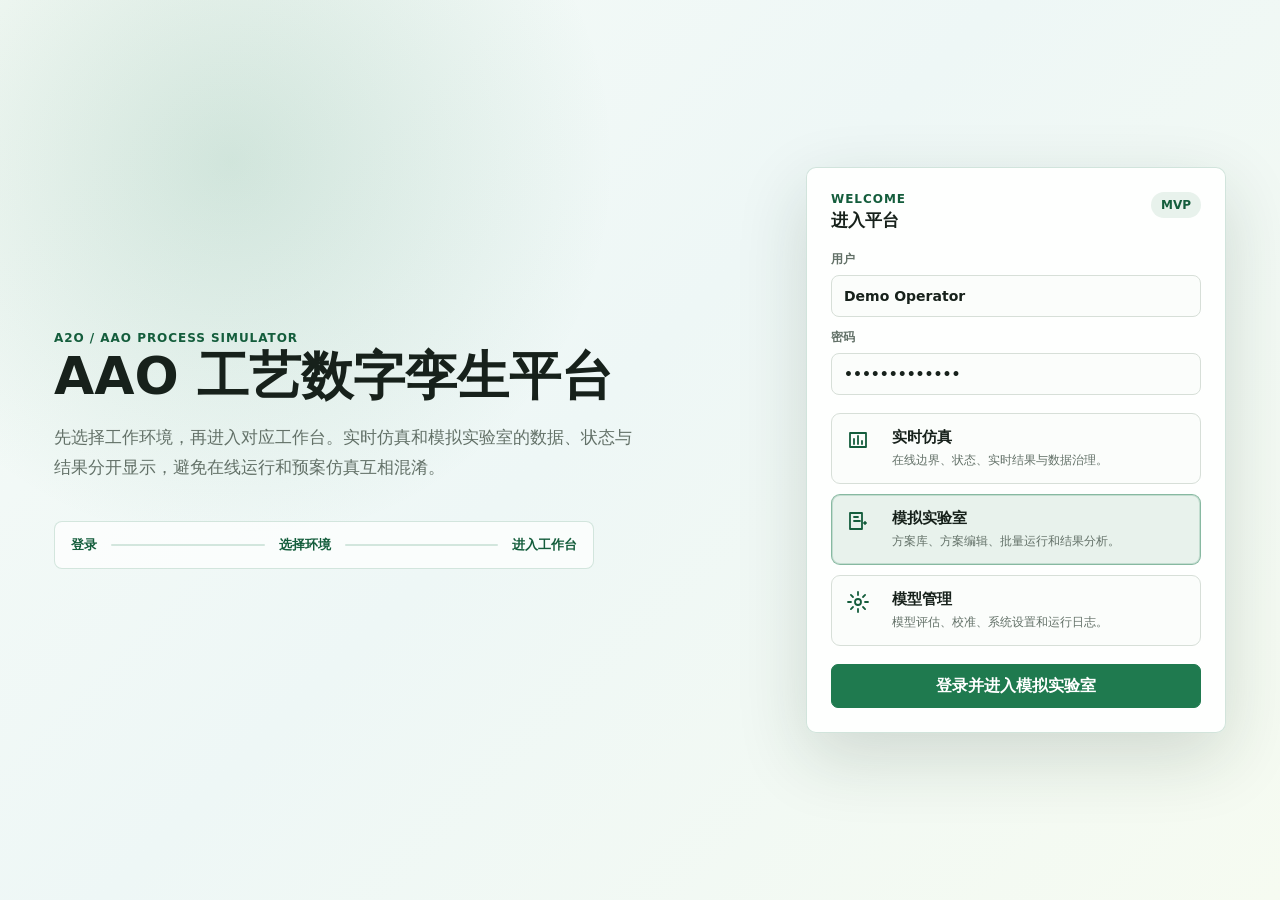
==== index.html @ cb370115 "Add AI analysis advisor and environment routing" ====
<!doctype html>
<html lang="zh-CN">
  <head>
    <meta charset="utf-8" />
    <meta name="viewport" content="width=device-width, initial-scale=1" />
    <title>AAO 在线仿真教学平台</title>
    <link rel="stylesheet" href="./styles.css" />
  </head>
  <body>
    <svg class="icon-sprite" aria-hidden="true">
      <symbol id="icon-model" viewBox="0 0 24 24"><path d="M12 3 5 7v7l7 4 7-4V7l-7-4Z"/><path d="M12 11 5.5 7.3"/><path d="M12 11v7"/><path d="m12 11 6.5-3.7"/></symbol>
      <symbol id="icon-config" viewBox="0 0 24 24"><path d="M4 4h12v16H4z"/><path d="M8 8h4"/><path d="M8 12h6"/><path d="M18 14h2"/><path d="M19 13v2"/></symbol>
      <symbol id="icon-chart" viewBox="0 0 24 24"><path d="M4 19V5h16v14z"/><path d="M8 16v-5"/><path d="M12 16V8"/><path d="M16 16v-3"/></symbol>
      <symbol id="icon-cleaning" viewBox="0 0 24 24"><ellipse cx="12" cy="6" rx="7" ry="3"/><path d="M5 6v6c0 1.7 3.1 3 7 3s7-1.3 7-3V6"/><path d="M5 12v6c0 1.7 3.1 3 7 3s7-1.3 7-3v-6"/></symbol>
      <symbol id="icon-eval" viewBox="0 0 24 24"><path d="M5 4h14v16H5z"/><path d="M8 9h8"/><path d="M8 13h5"/><path d="m15 17 2 2 3-4"/></symbol>
      <symbol id="icon-calibration" viewBox="0 0 24 24"><circle cx="12" cy="8" r="4"/><path d="M8 14 6 21l6-3 6 3-2-7"/><path d="m10 8 1.5 1.5L15 6"/></symbol>
      <symbol id="icon-log" viewBox="0 0 24 24"><path d="M6 4h12v16H6z"/><path d="M9 8h6"/><path d="M9 12h6"/><path d="M9 16h4"/></symbol>
      <symbol id="icon-refresh" viewBox="0 0 24 24"><path d="M20 12a8 8 0 1 1-2.3-5.7"/><path d="M20 4v6h-6"/></symbol>
      <symbol id="icon-settings" viewBox="0 0 24 24"><circle cx="12" cy="12" r="3"/><path d="M12 2v3"/><path d="M12 19v3"/><path d="m4.9 4.9 2.1 2.1"/><path d="m17 17 2.1 2.1"/><path d="M2 12h3"/><path d="M19 12h3"/><path d="m4.9 19.1 2.1-2.1"/><path d="m17 7 2.1-2.1"/></symbol>
      <symbol id="icon-database" viewBox="0 0 24 24"><ellipse cx="12" cy="5" rx="7" ry="3"/><path d="M5 5v6c0 1.7 3.1 3 7 3s7-1.3 7-3V5"/><path d="M5 11v6c0 1.7 3.1 3 7 3s7-1.3 7-3v-6"/></symbol>
      <symbol id="icon-check" viewBox="0 0 24 24"><circle cx="12" cy="12" r="9"/><path d="m8 12 2.5 2.5L16 9"/></symbol>
      <symbol id="icon-alert" viewBox="0 0 24 24"><path d="M12 3 2.8 20h18.4L12 3Z"/><path d="M12 9v5"/><path d="M12 17h.01"/></symbol>
      <symbol id="icon-clock" viewBox="0 0 24 24"><circle cx="12" cy="12" r="9"/><path d="M12 7v6l4 2"/></symbol>
    </svg>
    <section id="loginScreen" class="login-screen" aria-label="登录与环境选择">
      <div class="login-shell">
        <div class="login-hero">
          <p class="eyebrow">A2O / AAO PROCESS SIMULATOR</p>
          <h1>AAO 工艺数字孪生平台</h1>
          <p>先选择工作环境，再进入对应工作台。实时仿真和模拟实验室的数据、状态与结果分开显示，避免在线运行和预案仿真互相混淆。</p>
          <div class="login-flow">
            <span>登录</span>
            <strong></strong>
            <span>选择环境</span>
            <strong></strong>
            <span>进入工作台</span>
          </div>
        </div>
        <div class="login-card">
          <div class="login-card-heading">
            <div>
              <p class="eyebrow">WELCOME</p>
              <h2>进入平台</h2>
            </div>
            <span class="login-badge">MVP</span>
          </div>
          <label class="login-field">
            <span>用户</span>
            <input type="text" value="Demo Operator" aria-label="用户" />
          </label>
          <label class="login-field">
            <span>密码</span>
            <input type="password" value="demo-password" aria-label="密码" />
          </label>
          <div class="mode-select" aria-label="模式选择">
            <button class="mode-card" data-env-select="realtime" type="button">
              <svg><use href="#icon-chart"></use></svg>
              <span>实时仿真</span>
              <small>在线边界、状态、实时结果与数据治理。</small>
            </button>
            <button class="mode-card active" data-env-select="lab" type="button">
              <svg><use href="#icon-config"></use></svg>
              <span>模拟实验室</span>
              <small>方案库、方案编辑、批量运行和结果分析。</small>
            </button>
            <button class="mode-card" data-env-select="management" type="button">
              <svg><use href="#icon-settings"></use></svg>
              <span>模型管理</span>
              <small>模型评估、校准、系统设置和运行日志。</small>
            </button>
          </div>
          <button id="enterEnvironment" class="primary-button login-submit" type="button">登录并进入模拟实验室</button>
        </div>
      </div>
    </section>

    <div id="appFrame" class="app-frame" hidden>
      <aside class="app-sidebar" aria-label="主导航">
        <div class="sidebar-head">
          <div class="brand-block">
            <p class="eyebrow">A2O / AAO</p>
            <h1>AAO 工艺在线仿真</h1>
          </div>
          <button id="sidebarToggle" class="sidebar-toggle" type="button" aria-label="收起侧边栏" aria-expanded="true" title="收起侧边栏">
            <svg viewBox="0 0 24 24"><path d="M15 18l-6-6 6-6"/></svg>
          </button>
        </div>
        <nav class="primary-nav">
          <span class="nav-group-label" data-env="realtime">实时仿真</span>
          <button class="nav-item panel-tab" data-env="realtime" data-panel="results" data-result-mode-target="realtime" type="button" title="实时结果">
            <svg><use href="#icon-chart"></use></svg>
            <span class="nav-text">实时结果</span>
            <small>状态与出水</small>
          </button>
          <button class="nav-item panel-tab" data-env="realtime" data-panel="cleaning" type="button" title="在线数据清洗">
            <svg><use href="#icon-cleaning"></use></svg>
            <span class="nav-text">在线数据清洗</span>
            <small>质量与治理</small>
          </button>

          <span class="nav-group-label" data-env="lab">模拟实验室</span>
          <button class="nav-item panel-tab active" data-env="lab" data-panel="scenarioLibrary" type="button" title="方案库">
            <svg><use href="#icon-database"></use></svg>
            <span class="nav-text">方案库</span>
            <small>新建与打开</small>
          </button>
          <button class="nav-item panel-tab" data-env="lab" data-panel="process" type="button" title="工艺模型">
            <svg><use href="#icon-model"></use></svg>
            <span class="nav-text">工艺模型</span>
            <small>流程图与单体</small>
          </button>
          <button class="nav-item panel-tab" data-env="lab" data-panel="params" type="button" title="方案编辑">
            <svg><use href="#icon-config"></use></svg>
            <span class="nav-text">方案编辑</span>
            <small>边界与策略</small>
          </button>
          <button class="nav-item panel-tab" data-env="lab" data-panel="results" data-result-mode-target="batch" type="button" title="结果查看">
            <svg><use href="#icon-chart"></use></svg>
            <span class="nav-text">结果查看</span>
            <small>曲线与导出</small>
          </button>
          <span class="nav-group-label" data-env="management">模型管理</span>
          <button class="nav-item panel-tab" data-env="management" data-panel="evaluation" type="button" title="模型评估">
            <svg><use href="#icon-eval"></use></svg>
            <span class="nav-text">模型评估</span>
            <small>可信度与对比</small>
          </button>
          <button class="nav-item panel-tab" data-env="management" data-panel="calibration" type="button" title="校准中心">
            <svg><use href="#icon-calibration"></use></svg>
            <span class="nav-text">校准中心</span>
            <small>率定与报告</small>
          </button>
          <button class="nav-item panel-tab" data-env="management" data-panel="settings" type="button" title="系统设置">
            <svg><use href="#icon-settings"></use></svg>
            <span class="nav-text">系统设置</span>
            <small>解算器与模型</small>
          </button>
          <button class="nav-item panel-tab" data-env="management" data-panel="logs" type="button" title="系统日志">
            <svg><use href="#icon-log"></use></svg>
            <span class="nav-text">系统日志</span>
            <small>任务与失败</small>
          </button>
        </nav>
        <div class="sidebar-footer">
          <span id="paramStorageStatus">使用当前参数</span>
        </div>
      </aside>

      <main class="workspace">
        <header class="topbar">
          <div>
            <p id="workspaceEyebrow" class="eyebrow">工艺模型</p>
            <h2 id="workspaceTitle">AAO 工艺流程</h2>
          </div>
          <div class="topbar-actions">
            <div class="environment-switcher">
              <span id="environmentBadge">模拟实验室</span>
              <select id="environmentSelect" aria-label="切换工作环境">
                <option value="realtime">实时仿真</option>
                <option value="lab">模拟实验室</option>
                <option value="management">模型管理</option>
              </select>
              <button id="logoutButton" class="secondary-button" type="button">退出登录</button>
            </div>
            <div class="simulation-status" aria-live="polite">
              <span id="statusBadge" class="status-badge">待运行</span>
              <div class="progress-row" aria-label="计算进度">
                <div class="progress-track">
                  <div id="progressBar" class="progress-bar"></div>
                </div>
                <span id="progressPercent" class="progress-percent">0%</span>
              </div>
            </div>
            <button id="runSimulation" class="primary-button">运行仿真</button>
            <button id="cancelSimulation" class="secondary-button danger-lite" type="button" hidden>终止计算</button>
          </div>
        </header>

        <section class="workspace-page stack-page scenario-library-page active" data-page="scenarioLibrary" aria-label="方案库">
          <div class="library-hero">
            <div>
              <p class="eyebrow">SIMULATION LAB</p>
              <h2>方案库</h2>
              <p>方案存放在本地 SQLite 项目库中。每个方案保存一套参数和可选 CSV 历史边界，打开后可进入方案编辑或直接运行。</p>
            </div>
            <div class="library-actions">
              <select id="libraryProjectSelect" aria-label="当前方案"></select>
              <button id="libraryNewProject" class="secondary-button" type="button">新建方案</button>
              <button id="openScenarioEditor" class="primary-button" type="button">打开方案编辑</button>
            </div>
          </div>
          <div class="scenario-grid">
            <article class="scenario-card active">
              <div>
                <span class="scenario-tag">当前</span>
                <h3>Default Project</h3>
                <p>默认 AAO 方案，适合快速验证进水、池体、控制边界和解算器设置。</p>
              </div>
              <dl>
                <div><dt>边界</dt><dd>手动 / CSV</dd></div>
                <div><dt>解算器</dt><dd id="librarySolverLabel">RK4 v2</dd></div>
                <div><dt>状态</dt><dd id="libraryScenarioStatus">可运行</dd></div>
              </dl>
            </article>
            <article class="scenario-card">
              <div>
                <span class="scenario-tag muted">模板</span>
                <h3>雨季高负荷</h3>
                <p>用于后续保存高流量、高 COD 冲击负荷下的方案快照。</p>
              </div>
              <dl>
                <div><dt>边界</dt><dd>从实时复制</dd></div>
                <div><dt>输出</dt><dd>方案结果</dd></div>
                <div><dt>状态</dt><dd>待创建</dd></div>
              </dl>
            </article>
            <article class="scenario-card">
              <div>
                <span class="scenario-tag muted">模板</span>
                <h3>低 DO 对照</h3>
                <p>用于比较好氧池 DO 设定变化对氨氮、硝态氮和 MLSS 的影响。</p>
              </div>
              <dl>
                <div><dt>变量</dt><dd>DO set</dd></div>
                <div><dt>输出</dt><dd>对比曲线</dd></div>
                <div><dt>状态</dt><dd>待创建</dd></div>
              </dl>
            </article>
          </div>
        </section>

        <section class="canvas-panel workspace-page" data-page="process" aria-label="AAO 工艺流程图">
        <div class="panel-heading">
          <div>
            <h2>工艺流程</h2>
            <p>拖动单元位置，点击节点编辑关键参数。</p>
          </div>
          <div class="panel-tools">
            <button id="resetLayout" class="secondary-button" type="button">重置布局</button>
          </div>
        </div>
        <div id="flowCanvas" class="flow-canvas">
          <svg id="edgeLayer" class="edge-layer" aria-hidden="true"></svg>
        </div>
      </section>

      <section class="params-panel workspace-page" data-page="params" aria-label="参数设置">
        <div class="panel-heading compact">
          <div>
            <h2>仿真配置</h2>
            <p id="activeNodeLabel">全局参数</p>
          </div>
          <div class="param-actions" aria-label="参数保存">
            <div class="project-picker" aria-label="项目选择">
              <select id="projectSelect" aria-label="当前项目"></select>
              <button id="newProject" class="secondary-button" type="button">新建项目</button>
            </div>
            <div>
              <button id="saveParams" class="secondary-button" type="button">保存参数</button>
              <button id="resetParams" class="secondary-button danger-lite" type="button">重置默认</button>
            </div>
          </div>
        </div>
        <div id="paramTabs" class="param-tabs workflow-tabs" role="tablist" aria-label="配置流程">
          <button class="tab param-tab active" data-tab="influent">进水</button>
          <button class="tab param-tab" data-tab="process">池体尺寸</button>
          <button class="tab param-tab" data-tab="operation">控制边界</button>
          <button class="tab param-tab" data-tab="boundaryData">边界数据</button>
          <button class="tab param-tab" data-tab="solver">解算器</button>
          <button class="tab param-tab" data-tab="model">模型参数</button>
        </div>
        <form id="parameterForm" class="parameter-form"></form>
        <div id="dataTools" class="data-tools" hidden>
          <label class="file-picker">
            <span>上传 CSV 历史数据</span>
            <input id="csvFileInput" type="file" accept=".csv,text/csv" />
          </label>
          <button id="clearCsvData" class="secondary-button" type="button">清除数据</button>
          <p id="csvStatus">尚未加载历史数据。CSV 作为边界条件序列，仿真总时长和计算步长由“运行”页设置。可直接使用 sample-data.csv。</p>
        </div>
      </section>

      <section class="workspace-page stack-page settings-page" data-page="settings" aria-label="系统设置">
        <div class="panel-heading">
          <div>
            <p class="eyebrow">SYSTEM SETTINGS</p>
            <h2>后台计算配置</h2>
            <p>全局解算器、模型参数和实时后台配置集中放在这里，避免和方案结果、实时结果展示混在一起。</p>
          </div>
        </div>
        <div class="settings-grid">
          <article class="settings-card">
            <div class="settings-card-head">
              <svg><use href="#icon-settings"></use></svg>
              <div>
                <h3>解算器配置</h3>
                <p>控制方案仿真和实时推进使用的计算引擎、误差容限和内部步长。</p>
              </div>
            </div>
            <dl id="settingsSolverSummary"></dl>
            <button id="openSolverSettings" class="secondary-button" type="button">编辑解算器参数</button>
          </article>
          <article class="settings-card">
            <div class="settings-card-head">
              <svg><use href="#icon-model"></use></svg>
              <div>
                <h3>模型参数</h3>
                <p>ASM1 动力学参数、二沉池层数和 Takacs 沉降参数。</p>
              </div>
            </div>
            <dl id="settingsModelSummary"></dl>
            <button id="openModelSettings" class="secondary-button" type="button">编辑模型参数</button>
          </article>
          <article class="settings-card">
            <div class="settings-card-head">
              <svg><use href="#icon-clock"></use></svg>
              <div>
                <h3>实时后台</h3>
                <p>Mock 数据源、实时推进间隔和后台任务状态。</p>
              </div>
            </div>
            <div id="settingsMockSummary" class="mock-summary"></div>
            <div class="realtime-actions">
              <button id="settingsStartMock" class="secondary-button" type="button">启动 Mock</button>
              <button id="settingsStopMock" class="secondary-button" type="button">停止 Mock</button>
              <button id="settingsRefreshMock" class="secondary-button" type="button">刷新状态</button>
            </div>
          </article>
        </div>
      </section>

      <section class="workspace-page stack-page" data-page="cleaning" aria-label="在线数据清洗">
        <div class="panel-heading">
          <div>
            <h2>在线数据清洗</h2>
            <p>所有在线边界数据先经过质量诊断、清洗和留痕，再进入动态模型。</p>
          </div>
          <div class="panel-tools">
            <button id="refreshDataCleaning" class="secondary-button icon-text-button" type="button">
              <svg><use href="#icon-refresh"></use></svg>
              <span>刷新</span>
            </button>
            <button class="primary-button icon-text-button" type="button">
              <svg><use href="#icon-settings"></use></svg>
              <span>清洗设置</span>
            </button>
          </div>
        </div>
        <div id="dataCleaningTools" class="data-cleaning-tools" hidden>
          <div id="cleaningKpis" class="cleaning-kpis"></div>
          <div class="cleaning-workbench">
            <section class="tool-section cleaning-main">
              <div class="tool-section-heading">
                <strong>在线点位状态</strong>
                <span>最近 12 小时</span>
              </div>
              <div class="table-scroll">
                <table class="data-table cleaning-table">
                  <thead>
                    <tr>
                      <th>点位</th>
                      <th>最新值</th>
                      <th>清洗后值</th>
                      <th>状态</th>
                      <th>异常类型</th>
                      <th>最近时间</th>
                      <th>处理策略</th>
                    </tr>
                  </thead>
                  <tbody id="cleaningPointRows"></tbody>
                </table>
              </div>
            </section>
            <aside class="cleaning-side">
              <section class="tool-section">
                <div class="tool-section-heading">
                  <strong>异常分布</strong>
                  <span>最近 12 小时</span>
                </div>
                <div id="cleaningIssueBars" class="issue-bars"></div>
              </section>
              <section class="tool-section">
                <div class="tool-section-heading">
                  <strong>清洗规则</strong>
                  <span>当前启用</span>
                </div>
                <div id="cleaningRuleChips" class="rule-chips"></div>
              </section>
              <section class="tool-section">
                <div class="tool-section-heading">
                  <strong>最近事件</strong>
                  <span>质量日志</span>
                </div>
                <div id="cleaningEvents" class="cleaning-events"></div>
              </section>
            </aside>
          </div>
          <section class="tool-section">
            <div class="tool-section-heading">
              <strong>最近 12 小时质量趋势</strong>
              <span>清洗后才进入模型边界</span>
            </div>
            <div id="cleaningTrend" class="cleaning-trend"></div>
          </section>
          <p id="dataCleaningStatus" class="data-cleaning-status-line">尚未加载在线数据清洗状态。</p>
        </div>
      </section>

      <section class="workspace-page stack-page" data-page="logs" aria-label="系统日志">
        <div class="panel-heading">
          <div>
            <h2>系统日志</h2>
            <p>查看计算状态、失败日志和最近任务记录。</p>
          </div>
        </div>
        <div id="logTools" class="log-tools" hidden>
          <div class="tool-section">
            <div class="tool-section-heading">
              <strong>计算日志</strong>
              <span>最近 100 条</span>
            </div>
            <div class="realtime-actions">
              <button id="refreshLogs" class="secondary-button" type="button">刷新日志</button>
              <button id="clearLogs" class="secondary-button danger-lite" type="button">清空日志</button>
            </div>
            <p id="logStatus">尚未加载日志。</p>
          </div>
          <div id="logList" class="log-list"></div>
        </div>
      </section>

      <section class="workspace-page stack-page" data-page="calibration" aria-label="校准中心">
        <div class="panel-heading">
          <div>
            <h2>校准中心</h2>
            <p>上传观测数据、运行分阶段校准，并查看校准前后误差变化。</p>
          </div>
        </div>
        <div id="calibrationTools" class="calibration-tools" hidden>
          <div class="tool-section">
            <div class="tool-section-heading">
              <strong>观测数据</strong>
              <span>出水指标 CSV</span>
            </div>
            <label class="file-picker compact-file">
              <span>上传观测 CSV</span>
              <input id="calibrationObservationFileInput" type="file" accept=".csv,text/csv" />
            </label>
            <div class="realtime-actions">
              <button id="clearCalibrationObservations" class="secondary-button danger-lite" type="button">清除观测</button>
            </div>
            <p id="calibrationObservationStatus">尚未加载观测数据。可使用 time/day + effNh4/effCod/effNo3/effTn/effTss/BOD5 列。</p>
          </div>
          <div class="tool-section">
            <div class="tool-section-heading">
              <strong>校准任务</strong>
              <span>当前项目</span>
            </div>
            <select id="calibrationStageSelect" aria-label="校准阶段">
              <option value="nitrification">Nitrification / NH4</option>
              <option value="denitrification_tn">Denitrification / TN</option>
              <option value="cod_bod">COD / BOD</option>
              <option value="clarifier_tss">Clarifier / TSS</option>
            </select>
            <div class="realtime-actions">
              <button id="runQuickCalibration" class="secondary-button" type="button">运行校准</button>
              <button id="runCalibrationStage" class="secondary-button" type="button">运行阶段</button>
              <button id="runBsm1CalibrationReport" class="secondary-button" type="button">BSM1 报告</button>
              <button id="refreshCalibrationRuns" class="secondary-button" type="button">刷新记录</button>
              <button id="exportCalibrationReport" class="secondary-button" type="button">导出报告</button>
            </div>
            <p id="calibrationStatus">尚未运行校准任务。</p>
          </div>
          <div id="calibrationSummary" class="calibration-summary"></div>
          <div id="calibrationRunList" class="log-list"></div>
        </div>
      </section>

      <section class="workspace-page stack-page" data-page="evaluation" aria-label="模型评估">
        <div class="panel-heading">
          <div>
            <h2>模型评估</h2>
            <p>查看模型身份、假设、初始状态、结果可信度和参考模型对比。</p>
          </div>
          <div class="panel-tools">
            <button id="refreshModelEvaluation" class="secondary-button" type="button">刷新评估</button>
            <button id="compareBsm1Reference" class="secondary-button" type="button">对比 BSM1</button>
          </div>
        </div>
        <div id="evaluationTools" class="evaluation-tools" hidden>
          <div class="evaluation-grid">
            <section class="tool-section">
              <div class="tool-section-heading">
                <strong>模型身份</strong>
                <span>当前引擎</span>
              </div>
              <div id="modelMetadataSummary" class="evaluation-summary"></div>
            </section>
            <section class="tool-section">
              <div class="tool-section-heading">
                <strong>可信度筛查</strong>
                <span>当前结果</span>
              </div>
              <div id="credibilitySummary" class="evaluation-summary"></div>
            </section>
            <section class="tool-section">
              <div class="tool-section-heading">
                <strong>初始状态</strong>
                <span>当前参数</span>
              </div>
              <div id="initialConditionSummary" class="evaluation-summary"></div>
            </section>
            <section class="tool-section">
              <div class="tool-section-heading">
                <strong>参考模型对比</strong>
                <span>BSM1</span>
              </div>
              <div id="referenceComparisonSummary" class="evaluation-summary"></div>
            </section>
          </div>
          <p id="evaluationStatus">尚未加载模型评估。</p>
        </div>
      </section>

      <section class="results-panel workspace-page" data-page="results" aria-label="仿真结果">
        <div class="panel-heading">
          <div>
            <h2 id="resultPanelTitle">仿真结果</h2>
            <p id="resultSummary">点击运行后显示出水水质；点击流程单体后可选择指标查看浓度变化。</p>
          </div>
          <div class="metric-strip">
            <div>
              <span>出水 NH4-N</span>
              <strong id="metricNh4">--</strong>
            </div>
            <div>
              <span>出水 TN</span>
              <strong id="metricTn">--</strong>
            </div>
            <div>
              <span>出水 TSS</span>
              <strong id="metricTss">--</strong>
            </div>
          </div>
        </div>

        <div class="result-mode-tabs" role="tablist" aria-label="结果模式">
          <button class="tab result-mode-tab active" data-result-mode="batch" type="button">批量仿真结果</button>
          <button class="tab result-mode-tab" data-result-mode="realtime" type="button">实时结果</button>
        </div>

        <div id="batchResults" class="batch-results">
          <div class="chart-toolbar">
            <div class="chart-view-tabs" role="tablist" aria-label="结果视图">
              <button class="chart-toggle" data-chart="effluent">出水水质</button>
              <button class="chart-toggle active" data-chart="boundaries">边界输入</button>
              <button class="chart-toggle" data-chart="nitrogen">氮转化</button>
              <button class="chart-toggle" data-chart="solids">污泥与 DO</button>
              <button class="chart-toggle" data-chart="unit">单体过程</button>
            </div>
            <div class="chart-actions">
              <label id="metricPicker" class="metric-picker" hidden>
                <span>指标</span>
                <select id="unitMetricSelect"></select>
              </label>
              <div class="export-menu">
                <button id="exportMenuButton" class="secondary-button" type="button" aria-expanded="false">导出</button>
                <div id="exportMenu" class="export-menu-panel" hidden>
                  <button id="exportResultsCsv" type="button">导出结果 CSV</button>
                  <button id="exportBoundariesCsv" type="button">导出边界 CSV</button>
                  <button id="exportUnitsCsv" type="button">导出单体 CSV</button>
                  <button id="exportConfigJson" type="button">导出配置 JSON</button>
                  <label class="import-config">
                    <span>导入配置</span>
                    <input id="importConfigJson" type="file" accept=".json,application/json" />
                  </label>
                </div>
              </div>
            </div>
          </div>
          <div id="warningPanel" class="warning-panel" hidden></div>
          <div class="chart-wrap">
            <canvas id="resultChart" width="1200" height="420"></canvas>
            <div id="chartTooltip" class="chart-tooltip" hidden></div>
          </div>
          <div id="legend" class="legend"></div>
          <section id="aiAnalysisPanel" class="ai-analysis-panel" aria-label="AI 结果分析建议">
            <div class="ai-analysis-head">
              <div>
                <p class="eyebrow">AI ADVISOR</p>
                <h3>AI 结果分析与建议</h3>
                <p>基于当前仿真结果生成工艺表现总结、风险判断和调整建议。API Key 仅由后端本地环境读取。</p>
              </div>
              <div class="ai-analysis-actions">
                <span id="aiAnalysisMeta">DeepSeek · 本地密钥</span>
                <button id="runAiAnalysis" class="secondary-button" type="button">生成 AI 建议</button>
              </div>
            </div>
            <div id="aiAnalysisStatus" class="ai-analysis-status">运行方案后可生成 AI 分析。</div>
            <div id="aiAnalysisOutput" class="ai-analysis-output">
              <p>暂无 AI 建议。</p>
            </div>
          </section>
        </div>

        <div id="realtimeTools" class="realtime-tools" hidden>
          <div class="realtime-console">
            <div class="tool-section">
              <div class="tool-section-heading">
                <strong>实时输入</strong>
                <span>边界数据写入</span>
              </div>
              <div class="realtime-actions">
                <button id="ingestRealtimeSample" class="secondary-button" type="button">仅推送边界</button>
                <button id="pushAndStepRealtime" class="secondary-button" type="button">推送并计算一步</button>
                <button id="refreshRealtime" class="secondary-button" type="button">刷新最新</button>
              </div>
            </div>
            <div class="tool-section">
              <div class="tool-section-heading">
                <strong>模型推进</strong>
                <span>从保存状态继续计算</span>
              </div>
              <div class="realtime-actions">
                <button id="stepRealtime" class="secondary-button" type="button">用最新边界推进一步</button>
                <button id="resetRealtime" class="secondary-button danger-lite" type="button">重置实时状态</button>
              </div>
            </div>
            <div class="tool-section">
              <div class="tool-section-heading">
                <strong>Mock 数据源</strong>
                <span>开发演示</span>
              </div>
              <p class="tool-note">Mock 会每 5 分钟自动生成一条模拟边界并推进模型。它不会阻止你手动推送边界，但开启后表格里会同时出现 mock 和手动/API 数据。</p>
              <div class="realtime-actions">
                <button id="startMockRealtime" class="secondary-button" type="button">启动 Mock</button>
                <button id="stopMockRealtime" class="secondary-button" type="button">停止 Mock</button>
                <button id="refreshMockRealtime" class="secondary-button" type="button">Mock 状态</button>
              </div>
              <div id="mockSummary" class="mock-summary"></div>
            </div>
            <p id="realtimeStatus">尚未接入实时数据。可先推送当前进水参数，再推进模型一步。</p>
            <div id="realtimeSummary" class="realtime-summary"></div>
          </div>

          <div class="realtime-history-grid">
            <div class="tool-section table-section">
              <div class="tool-section-heading">
                <strong>在线边界数据</strong>
                <span>最近 12 小时</span>
              </div>
              <div class="table-scroll">
                <table class="data-table">
                  <thead>
                    <tr>
                      <th>边界时间</th>
                      <th>ID</th>
                      <th>Q</th>
                      <th>COD</th>
                      <th>NH4</th>
                      <th>NO3</th>
                      <th>TSS</th>
                      <th>DO</th>
                      <th>质量</th>
                      <th>来源</th>
                      <th>问题</th>
                    </tr>
                  </thead>
                  <tbody id="realtimeBoundaryRows"></tbody>
                </table>
              </div>
            </div>
            <div class="tool-section table-section">
              <div class="tool-section-heading">
                <strong>推进结果</strong>
                <span>最近 12 小时</span>
              </div>
              <div class="table-scroll">
                <table class="data-table">
                  <thead>
                    <tr>
                      <th>模型时间</th>
                      <th>边界时间</th>
                      <th>输入 ID</th>
                      <th>步长</th>
                      <th>COD</th>
                      <th>NH4-N</th>
                      <th>TN</th>
                      <th>TSS</th>
                      <th>MLSS</th>
                    </tr>
                  </thead>
                  <tbody id="realtimeResultRows"></tbody>
                </table>
              </div>
            </div>
          </div>
        </div>
      </section>
      </main>
    </div>

    <script src="./app.js"></script>
  </body>
</html>
---- styles.css ----
:root {
  --bg: #f4f7f4;
  --surface: #ffffff;
  --surface-2: #eef3ee;
  --ink: #17211b;
  --muted: #637168;
  --line: #d7dfd8;
  --green: #1f7a4f;
  --green-dark: #145d3c;
  --blue: #2767b1;
  --amber: #b56b16;
  --red: #b64242;
  --shadow: 0 16px 40px rgba(25, 47, 33, 0.12);
  font-family:
    Inter, ui-sans-serif, system-ui, -apple-system, BlinkMacSystemFont, "Segoe UI",
    "PingFang SC", "Hiragino Sans GB", "Microsoft YaHei", sans-serif;
}

* {
  box-sizing: border-box;
}

body {
  margin: 0;
  min-height: 100vh;
  color: var(--ink);
  background:
    linear-gradient(180deg, rgba(31, 122, 79, 0.08), transparent 280px),
    var(--bg);
}

button,
input,
select {
  font: inherit;
}

[hidden] {
  display: none !important;
}

.icon-sprite {
  position: absolute;
  width: 0;
  height: 0;
  overflow: hidden;
}

.icon-sprite symbol,
svg {
  fill: none;
  stroke: currentColor;
  stroke-linecap: round;
  stroke-linejoin: round;
  stroke-width: 1.8;
}

.login-screen {
  min-height: 100vh;
  padding: 54px;
  background:
    radial-gradient(circle at 18% 18%, rgba(31, 122, 79, 0.16), transparent 30%),
    linear-gradient(135deg, #f6fbf7 0%, #eef7f6 46%, #f6fbf1 100%);
}

.login-shell {
  display: grid;
  grid-template-columns: minmax(0, 1.1fr) 420px;
  gap: 36px;
  width: min(1180px, 100%);
  min-height: calc(100vh - 108px);
  margin: 0 auto;
  align-items: center;
}

.login-hero {
  max-width: 660px;
}

.login-hero h1 {
  margin-bottom: 18px;
  font-size: 52px;
  line-height: 1.05;
  letter-spacing: 0;
}

.login-hero p:not(.eyebrow) {
  max-width: 580px;
  color: var(--muted);
  font-size: 17px;
  line-height: 1.8;
}

.login-flow {
  display: flex;
  align-items: center;
  gap: 14px;
  width: min(540px, 100%);
  margin-top: 38px;
  padding: 14px 16px;
  border: 1px solid rgba(31, 122, 79, 0.18);
  border-radius: 8px;
  background: rgba(255, 255, 255, 0.68);
}

.login-flow span {
  color: var(--green-dark);
  font-size: 13px;
  font-weight: 800;
}

.login-flow strong {
  flex: 1;
  height: 2px;
  border-radius: 99px;
  background: rgba(31, 122, 79, 0.18);
}

.login-card {
  padding: 24px;
  border: 1px solid rgba(31, 122, 79, 0.2);
  border-radius: 10px;
  background: rgba(255, 255, 255, 0.9);
  box-shadow: 0 24px 70px rgba(25, 47, 33, 0.16);
}

.login-card-heading {
  display: flex;
  align-items: flex-start;
  justify-content: space-between;
  gap: 16px;
  margin-bottom: 20px;
}

.login-badge {
  padding: 6px 10px;
  border-radius: 999px;
  background: #e8f2ec;
  color: var(--green-dark);
  font-size: 12px;
  font-weight: 800;
}

.login-field {
  display: grid;
  gap: 7px;
  margin-bottom: 12px;
  color: var(--muted);
  font-size: 12px;
  font-weight: 800;
}

.login-field input {
  height: 42px;
  padding: 0 12px;
  border: 1px solid var(--line);
  border-radius: 8px;
  background: #fbfdfb;
  color: var(--ink);
  font-size: 14px;
}

.mode-select {
  display: grid;
  gap: 10px;
  margin: 18px 0;
}

.mode-card {
  display: grid;
  grid-template-columns: 34px minmax(0, 1fr);
  gap: 4px 12px;
  width: 100%;
  padding: 14px;
  border: 1px solid var(--line);
  border-radius: 9px;
  background: #fbfdfb;
  color: var(--ink);
  cursor: pointer;
  text-align: left;
}

.mode-card svg {
  grid-row: 1 / span 2;
  width: 24px;
  height: 24px;
  color: var(--green-dark);
}

.mode-card span {
  font-size: 15px;
  font-weight: 900;
}

.mode-card small {
  color: var(--muted);
  font-size: 12px;
  line-height: 1.5;
}

.mode-card.active {
  border-color: rgba(31, 122, 79, 0.48);
  background: #e8f2ec;
  box-shadow: inset 0 0 0 1px rgba(31, 122, 79, 0.18);
}

.login-submit {
  width: 100%;
  height: 44px;
}

.topbar {
  display: flex;
  align-items: center;
  justify-content: space-between;
  gap: 24px;
  padding: 18px 0 16px;
}

.eyebrow {
  margin: 0 0 4px;
  color: var(--green-dark);
  font-size: 12px;
  font-weight: 700;
  letter-spacing: 0.08em;
  text-transform: uppercase;
}

h1,
h2,
p {
  margin: 0;
}

h1 {
  font-size: 30px;
  line-height: 1.15;
}

h2 {
  font-size: 17px;
  line-height: 1.25;
}

.app-frame {
  display: grid;
  grid-template-columns: 236px minmax(0, 1fr);
  min-height: 100vh;
  transition: grid-template-columns 0.22s ease;
}

.app-frame.sidebar-collapsed {
  grid-template-columns: 76px minmax(0, 1fr);
}

.app-sidebar {
  position: sticky;
  top: 0;
  display: flex;
  flex-direction: column;
  height: 100vh;
  padding: 20px 14px;
  border-right: 1px solid var(--line);
  background: rgba(247, 250, 247, 0.94);
}

.sidebar-head {
  display: flex;
  align-items: flex-start;
  justify-content: space-between;
  gap: 8px;
}

.brand-block {
  padding: 4px 8px 18px;
  min-width: 0;
}

.brand-block h1 {
  max-width: 190px;
  font-size: 23px;
}

.sidebar-toggle {
  display: inline-grid;
  flex: 0 0 auto;
  width: 34px;
  height: 34px;
  place-items: center;
  border: 1px solid var(--line);
  border-radius: 8px;
  background: var(--surface);
  color: var(--green-dark);
  cursor: pointer;
}

.sidebar-toggle svg {
  width: 18px;
  height: 18px;
  transition: transform 0.22s ease;
}

.primary-nav {
  display: grid;
  gap: 6px;
}

.nav-group-label {
  margin: 8px 8px 2px;
  color: var(--muted);
  font-size: 10px;
  font-weight: 900;
  letter-spacing: 0.08em;
  text-transform: uppercase;
}

.nav-item {
  display: grid;
  grid-template-columns: 28px minmax(0, 1fr);
  column-gap: 10px;
  row-gap: 2px;
  align-items: center;
  width: 100%;
  padding: 10px 9px;
  border: 1px solid transparent;
  border-radius: 8px;
  background: transparent;
  color: var(--ink);
  cursor: pointer;
  text-align: left;
}

.nav-item svg {
  grid-row: 1 / span 2;
  width: 20px;
  height: 20px;
  color: var(--ink);
}

.nav-item .nav-text {
  font-size: 14px;
  font-weight: 800;
}

.nav-item small {
  grid-column: 2;
  color: var(--muted);
  font-size: 12px;
}

.nav-item.active {
  border-color: rgba(31, 122, 79, 0.28);
  background: #e8f2ec;
  color: var(--green-dark);
}

.nav-item.active svg {
  color: var(--green);
}

.sidebar-footer {
  margin-top: auto;
  padding: 12px 8px 0;
  border-top: 1px solid var(--line);
  color: var(--muted);
  font-size: 12px;
  line-height: 1.4;
}

.sidebar-footer span.error {
  color: var(--red);
}

.app-frame.sidebar-collapsed .app-sidebar {
  align-items: center;
  padding: 20px 10px;
}

.app-frame.sidebar-collapsed .sidebar-head {
  justify-content: center;
}

.app-frame.sidebar-collapsed .brand-block {
  display: none;
}

.app-frame.sidebar-collapsed .sidebar-toggle {
  width: 42px;
  height: 42px;
}

.app-frame.sidebar-collapsed .sidebar-toggle svg {
  transform: rotate(180deg);
}

.app-frame.sidebar-collapsed .primary-nav {
  width: 100%;
  justify-items: center;
}

.app-frame.sidebar-collapsed .nav-item {
  position: relative;
  display: grid;
  grid-template-columns: 1fr;
  width: 48px;
  height: 48px;
  padding: 0;
  place-items: center;
  text-align: center;
}

.app-frame.sidebar-collapsed .nav-item svg {
  grid-row: auto;
  width: 22px;
  height: 22px;
}

.app-frame.sidebar-collapsed .nav-item .nav-text,
.app-frame.sidebar-collapsed .nav-item small,
.app-frame.sidebar-collapsed .nav-group-label,
.app-frame.sidebar-collapsed .sidebar-footer {
  display: none;
}

.app-frame.sidebar-collapsed .nav-item:hover::after,
.app-frame.sidebar-collapsed .nav-item:focus-visible::after {
  position: absolute;
  left: calc(100% + 12px);
  top: 50%;
  z-index: 20;
  min-width: max-content;
  padding: 7px 9px;
  border: 1px solid var(--line);
  border-radius: 7px;
  background: var(--ink);
  color: #fff;
  box-shadow: var(--shadow);
  content: attr(title);
  font-size: 12px;
  font-weight: 800;
  transform: translateY(-50%);
}

.app-frame.sidebar-collapsed .nav-item:hover::before,
.app-frame.sidebar-collapsed .nav-item:focus-visible::before {
  position: absolute;
  left: calc(100% + 6px);
  top: 50%;
  z-index: 21;
  width: 8px;
  height: 8px;
  background: var(--ink);
  content: "";
  transform: translateY(-50%) rotate(45deg);
}

.workspace {
  min-width: 0;
  padding: 0 28px 28px;
}

.workspace-page {
  display: none !important;
}

.workspace-page.active {
  display: block !important;
}

.canvas-panel.workspace-page.active {
  display: flex !important;
}

.stack-page {
  min-height: calc(100vh - 118px);
  border: 1px solid var(--line);
  border-radius: 8px;
  background: rgba(255, 255, 255, 0.92);
  box-shadow: var(--shadow);
}

.section-grid {
  padding: 14px;
}

.data-mode-tabs,
.result-mode-tabs {
  display: flex;
  gap: 8px;
  padding: 12px 14px 0;
}

.panel-tools {
  display: flex;
  align-items: flex-start;
  gap: 14px;
}

.empty-state {
  margin: 18px;
  padding: 18px;
  border: 1px dashed var(--line);
  border-radius: 8px;
  background: #fbfdfb;
}

.empty-state strong {
  display: block;
  margin-bottom: 6px;
}

.empty-state p {
  color: var(--muted);
  font-size: 13px;
  line-height: 1.55;
}

.scenario-library-page {
  overflow: hidden;
}

.library-hero {
  display: flex;
  align-items: flex-start;
  justify-content: space-between;
  gap: 20px;
  padding: 22px;
  border-bottom: 1px solid var(--line);
}

.library-hero h2 {
  margin-bottom: 8px;
  font-size: 24px;
}

.library-hero p:not(.eyebrow) {
  max-width: 620px;
  color: var(--muted);
  font-size: 13px;
  line-height: 1.65;
}

.library-actions {
  display: flex;
  flex-wrap: wrap;
  justify-content: flex-end;
  gap: 8px;
  min-width: min(520px, 100%);
}

.library-actions select {
  min-width: 210px;
  height: 36px;
  padding: 0 10px;
  border: 1px solid var(--line);
  border-radius: 8px;
  background: var(--surface);
  color: var(--ink);
  font-weight: 700;
}

.scenario-grid {
  display: grid;
  grid-template-columns: repeat(3, minmax(0, 1fr));
  gap: 14px;
  padding: 16px;
}

.scenario-card {
  display: flex;
  flex-direction: column;
  justify-content: space-between;
  min-height: 250px;
  padding: 18px;
  border: 1px solid var(--line);
  border-radius: 8px;
  background: #fbfdfb;
}

.scenario-card.active {
  border-color: rgba(31, 122, 79, 0.36);
  background: #edf6f1;
}

.scenario-card h3 {
  margin: 12px 0 8px;
  font-size: 19px;
}

.scenario-card p {
  color: var(--muted);
  font-size: 13px;
  line-height: 1.6;
}

.scenario-card dl {
  display: grid;
  gap: 8px;
  margin: 18px 0 0;
}

.scenario-card dl div {
  display: flex;
  justify-content: space-between;
  gap: 14px;
  padding-top: 8px;
  border-top: 1px solid rgba(99, 113, 104, 0.18);
}

.scenario-card dt,
.scenario-card dd {
  margin: 0;
  font-size: 12px;
}

.scenario-card dt {
  color: var(--muted);
}

.scenario-card dd {
  color: var(--ink);
  font-weight: 900;
}

.scenario-tag {
  display: inline-flex;
  align-items: center;
  height: 26px;
  padding: 0 9px;
  border-radius: 999px;
  background: var(--green);
  color: #fff;
  font-size: 11px;
  font-weight: 900;
}

.scenario-tag.muted {
  background: #e9eee9;
  color: var(--muted);
}

.settings-grid {
  display: grid;
  grid-template-columns: repeat(3, minmax(0, 1fr));
  gap: 14px;
  padding: 16px;
}

.settings-card {
  display: flex;
  flex-direction: column;
  gap: 16px;
  min-height: 320px;
  padding: 18px;
  border: 1px solid var(--line);
  border-radius: 8px;
  background: #fbfdfb;
}

.settings-card-head {
  display: grid;
  grid-template-columns: 38px minmax(0, 1fr);
  gap: 12px;
}

.settings-card-head svg {
  width: 28px;
  height: 28px;
  color: var(--green-dark);
}

.settings-card h3 {
  margin: 0 0 6px;
  font-size: 18px;
}

.settings-card p {
  color: var(--muted);
  font-size: 13px;
  line-height: 1.55;
}

.settings-card dl {
  display: grid;
  gap: 8px;
  margin: 0;
}

.settings-card dl div {
  display: flex;
  justify-content: space-between;
  gap: 12px;
  padding: 9px 0;
  border-top: 1px solid rgba(99, 113, 104, 0.16);
}

.settings-card dt,
.settings-card dd {
  margin: 0;
  font-size: 12px;
}

.settings-card dt {
  color: var(--muted);
}

.settings-card dd {
  color: var(--ink);
  font-weight: 900;
}

.settings-card > .secondary-button {
  margin-top: auto;
  align-self: flex-start;
}

.topbar-actions {
  display: flex;
  align-items: center;
  gap: 10px;
}

.environment-switcher {
  display: flex;
  align-items: center;
  gap: 8px;
  padding: 4px;
  border: 1px solid rgba(31, 122, 79, 0.16);
  border-radius: 9px;
  background: rgba(255, 255, 255, 0.72);
}

.environment-switcher span {
  padding: 0 8px;
  color: var(--green-dark);
  font-size: 12px;
  font-weight: 900;
  white-space: nowrap;
}

.environment-switcher select {
  height: 32px;
  min-width: 116px;
  padding: 0 8px;
  border: 1px solid var(--line);
  border-radius: 7px;
  background: var(--surface);
  color: var(--ink);
  font-size: 12px;
  font-weight: 800;
}

.environment-switcher .secondary-button {
  height: 32px;
  padding: 0 10px;
}

.topbar-actions .simulation-status {
  min-width: 190px;
}

.primary-button,
.icon-button,
.tab,
.chart-toggle,
.secondary-button {
  border: 1px solid var(--line);
  background: var(--surface);
  color: var(--ink);
  border-radius: 7px;
  cursor: pointer;
  transition:
    transform 120ms ease,
    border-color 120ms ease,
    background 120ms ease;
}

.primary-button {
  min-width: 112px;
  padding: 10px 16px;
  border-color: var(--green);
  background: var(--green);
  color: white;
  font-weight: 700;
}

.primary-button:hover,
.icon-button:hover,
.tab:hover,
.chart-toggle:hover,
.secondary-button:hover {
  transform: translateY(-1px);
}

.primary-button:disabled,
.icon-button:disabled,
.tab:disabled,
.chart-toggle:disabled,
.secondary-button:disabled {
  cursor: not-allowed;
  opacity: 0.62;
  transform: none;
}

.icon-button {
  width: 42px;
  height: 42px;
  font-size: 22px;
}

.canvas-panel,
.params-panel,
.results-panel {
  min-width: 0;
  border: 1px solid var(--line);
  border-radius: 8px;
  background: rgba(255, 255, 255, 0.92);
  box-shadow: var(--shadow);
}

.canvas-panel {
  display: flex;
  flex-direction: column;
  height: calc(100vh - 118px);
  overflow: hidden;
}

.params-panel {
  overflow: hidden;
}

.results-panel {
  padding-bottom: 18px;
}

.panel-heading {
  display: flex;
  align-items: flex-start;
  justify-content: space-between;
  gap: 18px;
  padding: 18px 18px 14px;
  border-bottom: 1px solid var(--line);
}

.panel-heading p {
  margin-top: 4px;
  color: var(--muted);
  font-size: 13px;
}

.panel-heading.compact {
  padding-bottom: 13px;
}

.param-actions {
  flex: 0 0 auto;
  display: grid;
  justify-items: end;
  gap: 6px;
}

.param-actions div {
  display: flex;
  gap: 7px;
}

.project-picker {
  width: 100%;
  justify-content: flex-end;
}

.project-picker select {
  width: 160px;
  height: 30px;
  min-width: 0;
  padding: 0 8px;
  border: 1px solid var(--line-strong);
  border-radius: 6px;
  background: #fff;
  color: var(--text);
  font-size: 12px;
  font-weight: 700;
}

.param-actions .secondary-button {
  height: 30px;
  padding: 0 10px;
  font-size: 12px;
}

.param-actions span {
  max-width: 190px;
  overflow: hidden;
  color: var(--muted);
  font-size: 12px;
  line-height: 1.2;
  text-align: right;
  text-overflow: ellipsis;
  white-space: nowrap;
}

.param-actions span.error {
  color: var(--red);
}

.status-badge {
  flex: 0 0 auto;
  padding: 6px 10px;
  border-radius: 999px;
  background: #e8f2ec;
  color: var(--green-dark);
  font-size: 12px;
  font-weight: 700;
}

.simulation-status {
  flex: 0 0 190px;
  display: grid;
  justify-items: end;
  gap: 7px;
}

.progress-row {
  width: 100%;
  display: grid;
  grid-template-columns: minmax(84px, 1fr) 34px;
  align-items: center;
  gap: 8px;
}

.progress-track {
  height: 7px;
  overflow: hidden;
  border-radius: 999px;
  background: #dfe8e1;
}

.progress-bar {
  width: 0%;
  height: 100%;
  border-radius: inherit;
  background: linear-gradient(90deg, var(--green), #35a36e);
  transition: width 180ms ease;
}

.progress-percent {
  color: var(--muted);
  font-size: 12px;
  font-weight: 700;
  text-align: right;
}

.simulation-status.failed .progress-bar {
  background: var(--red);
}

.flow-canvas {
  position: relative;
  flex: 1;
  min-height: 0;
  overflow: hidden;
  background:
    linear-gradient(var(--surface-2) 1px, transparent 1px),
    linear-gradient(90deg, var(--surface-2) 1px, transparent 1px);
  background-size: 34px 34px;
}

.edge-layer {
  position: absolute;
  inset: 0;
  width: 100%;
  height: 100%;
  pointer-events: none;
}

.edge {
  fill: none;
  stroke: #51635a;
  stroke-width: 2.5;
}

.edge.recycle {
  stroke: var(--blue);
  stroke-dasharray: 7 6;
}

.node {
  position: absolute;
  width: 132px;
  min-height: 84px;
  padding: 12px;
  border: 1px solid #cbd8cf;
  border-radius: 8px;
  background: var(--surface);
  box-shadow: 0 10px 22px rgba(21, 35, 26, 0.12);
  cursor: grab;
  user-select: none;
}

.node:active {
  cursor: grabbing;
}

.node.selected {
  border-color: var(--green);
  box-shadow: 0 0 0 3px rgba(31, 122, 79, 0.16), var(--shadow);
}

.node .icon {
  display: grid;
  place-items: center;
  width: 28px;
  height: 28px;
  margin-bottom: 8px;
  border-radius: 7px;
  background: #e8f2ec;
  color: var(--green-dark);
  font-weight: 900;
}

.node.reactor .icon {
  background: #e9f0fb;
  color: var(--blue);
}

.node.clarifier .icon {
  background: #fff1df;
  color: var(--amber);
}

.node h3 {
  margin: 0;
  font-size: 14px;
  line-height: 1.2;
}

.node p {
  margin-top: 4px;
  color: var(--muted);
  font-size: 12px;
  line-height: 1.25;
}

.main-tabs {
  display: grid;
  grid-template-columns: repeat(5, minmax(0, 1fr));
  gap: 8px;
  padding: 14px 14px 0;
}

.param-tabs {
  display: grid;
  grid-template-columns: repeat(6, minmax(0, 1fr));
  gap: 14px;
  padding: 10px 14px 0;
}

.param-tabs[hidden],
.parameter-form[hidden],
.data-tools[hidden],
.realtime-tools[hidden],
.batch-results[hidden],
.log-tools[hidden],
.calibration-tools[hidden],
.evaluation-tools[hidden],
.metric-picker[hidden],
.export-menu-panel[hidden] {
  display: none;
}

.tab {
  height: 36px;
  min-width: 0;
  padding: 0 6px;
  font-size: 13px;
  font-weight: 700;
}

.param-tab {
  position: relative;
  height: 32px;
  font-size: 12px;
}

.workflow-tabs .param-tab:not(:last-child)::after {
  content: "→";
  position: absolute;
  top: 50%;
  right: -13px;
  width: 12px;
  color: var(--muted);
  font-size: 13px;
  line-height: 1;
  transform: translateY(-50%);
  pointer-events: none;
}

.tab.active,
.chart-toggle.active {
  border-color: var(--green);
  background: #e8f2ec;
  color: var(--green-dark);
}

.parameter-form {
  display: grid;
  gap: 12px;
  padding: 14px;
  max-height: calc(100vh - 250px);
  overflow: auto;
}

.parameter-section {
  display: grid;
  gap: 12px;
  padding: 12px;
  border: 1px solid var(--line);
  border-radius: 8px;
  background: #fbfdfb;
}

.parameter-section-heading {
  display: flex;
  align-items: baseline;
  justify-content: space-between;
  gap: 14px;
  padding-bottom: 2px;
}

.parameter-section-heading h3 {
  margin: 0;
  font-size: 14px;
}

.parameter-section-heading p {
  margin: 0;
  color: var(--muted);
  font-size: 12px;
  line-height: 1.4;
  text-align: right;
}

.data-tools,
.realtime-tools,
.log-tools,
.calibration-tools,
.evaluation-tools,
.data-cleaning-tools {
  display: grid;
  grid-template-columns: 1fr auto;
  gap: 10px;
  padding: 14px;
}

.realtime-tools,
.log-tools,
.calibration-tools,
.evaluation-tools,
.data-cleaning-tools {
  grid-template-columns: 1fr;
  max-height: calc(100vh - 190px);
  overflow: auto;
}

.data-cleaning-tools {
  gap: 16px;
  padding: 16px;
  overflow-x: hidden;
}

.evaluation-grid {
  display: grid;
  grid-template-columns: repeat(2, minmax(0, 1fr));
  gap: 12px;
}

.cleaning-kpis {
  display: grid;
  grid-template-columns: repeat(4, minmax(0, 1fr));
  gap: 12px;
}

.cleaning-kpi-card {
  display: grid;
  grid-template-columns: 46px minmax(0, 1fr);
  align-items: center;
  column-gap: 13px;
  min-height: 96px;
  padding: 15px;
  border: 1px solid var(--line);
  border-radius: 8px;
  background: var(--surface);
}

.cleaning-kpi-card.warning {
  border-color: #e6c889;
  background: #fffdf7;
}

.cleaning-kpis .kpi-icon {
  grid-row: 1 / span 3;
  display: grid;
  width: 42px;
  height: 42px;
  place-items: center;
  border-radius: 8px;
}

.cleaning-kpis .kpi-icon svg {
  width: 22px;
  height: 22px;
}

.cleaning-kpis .kpi-icon.blue {
  background: #edf4ff;
  color: var(--blue);
}

.cleaning-kpis .kpi-icon.green {
  background: #e5f3eb;
  color: var(--green);
}

.cleaning-kpis .kpi-icon.red {
  background: #fae9e7;
  color: var(--red);
}

.cleaning-kpis .kpi-icon.amber {
  background: #fff4df;
  color: var(--amber);
}

.cleaning-kpis p {
  margin: 0;
  color: var(--muted);
  font-size: 12px;
  font-weight: 700;
}

.cleaning-kpis strong {
  display: block;
  margin-top: 3px;
  color: var(--ink);
  font-size: 26px;
  line-height: 1;
}

.cleaning-kpis small {
  color: var(--muted);
  font-size: 11px;
  line-height: 1.35;
}

.cleaning-workbench {
  display: grid;
  grid-template-columns: minmax(0, 1fr) 322px;
  gap: 16px;
  align-items: stretch;
  min-height: 408px;
}

.cleaning-main {
  display: flex;
  flex-direction: column;
  min-width: 0;
  overflow: hidden;
}

.cleaning-main .table-scroll {
  flex: 1;
  max-height: none;
}

.cleaning-side {
  display: grid;
  gap: 12px;
}

.data-cleaning-tools .tool-section {
  align-content: start;
  background: var(--surface);
}

.data-cleaning-tools .tool-section-heading {
  padding-bottom: 2px;
}

.data-cleaning-tools .tool-section-heading strong {
  font-size: 15px;
}

.data-cleaning-tools .tool-section-heading span {
  font-weight: 700;
}

.realtime-tools {
  display: grid;
  grid-template-columns: 340px minmax(0, 1fr);
  align-items: start;
  gap: 12px;
  max-height: calc(100vh - 190px);
  overflow: hidden;
}

.realtime-console {
  display: grid;
  gap: 10px;
  max-height: calc(100vh - 210px);
  overflow: auto;
}

.realtime-actions {
  display: flex;
  flex-wrap: wrap;
  gap: 8px;
}

.tool-section {
  display: grid;
  gap: 9px;
  padding: 12px;
  border: 1px solid var(--line);
  border-radius: 8px;
  background: #fbfdfb;
}

.tool-section-heading {
  display: flex;
  align-items: baseline;
  justify-content: space-between;
  gap: 10px;
}

.tool-section-heading strong {
  font-size: 13px;
}

.tool-section-heading span {
  color: var(--muted);
  font-size: 12px;
}

.tool-note {
  color: var(--muted);
  font-size: 12px;
  line-height: 1.5;
}

.file-picker {
  display: grid;
  gap: 7px;
  padding: 10px;
  border: 1px solid var(--line);
  border-radius: 8px;
  background: #fbfdfb;
  color: var(--ink);
  font-size: 13px;
  font-weight: 700;
}

.file-picker input {
  max-width: 100%;
  color: var(--muted);
  font-size: 12px;
  font-weight: 500;
}

.calibration-tools select {
  height: 34px;
  padding: 0 10px;
  border: 1px solid var(--line);
  border-radius: 7px;
  background: #fff;
  color: var(--ink);
  font: inherit;
  font-size: 13px;
}

.compact-file {
  padding: 8px;
}

.secondary-button {
  align-self: start;
  height: 34px;
  padding: 0 12px;
  border-radius: 7px;
  font-size: 13px;
  font-weight: 700;
}

.icon-text-button {
  display: inline-flex;
  align-items: center;
  gap: 8px;
}

.icon-text-button svg {
  width: 16px;
  height: 16px;
}

.danger-lite {
  color: var(--red);
}

.data-tools p,
.realtime-tools p,
.log-tools p,
.calibration-tools p,
.evaluation-tools p,
.data-cleaning-tools p {
  grid-column: 1 / -1;
  margin: 0;
  color: var(--muted);
  font-size: 12px;
  line-height: 1.45;
}

.data-tools p.error,
.realtime-tools p.error,
.log-tools p.error,
.calibration-tools p.error,
.evaluation-tools p.error,
.data-cleaning-tools p.error {
  color: var(--red);
}

.log-list {
  display: grid;
  gap: 8px;
}

.log-item {
  display: grid;
  gap: 7px;
  padding: 9px;
  border: 1px solid var(--line);
  border-left: 3px solid var(--green);
  border-radius: 8px;
  background: #fbfdfb;
  font-size: 12px;
}

.log-item.failed {
  border-left-color: var(--red);
}

.log-item-header {
  display: grid;
  grid-template-columns: auto auto 1fr;
  align-items: center;
  gap: 7px;
}

.log-status {
  padding: 2px 6px;
  border-radius: 999px;
  background: #e8f2ec;
  color: var(--green-dark);
  font-weight: 800;
}

.log-item.failed .log-status {
  background: #faeeee;
  color: var(--red);
}

.log-event {
  color: var(--ink);
  font-weight: 800;
}

.log-time {
  overflow: hidden;
  color: var(--muted);
  text-align: right;
  text-overflow: ellipsis;
  white-space: nowrap;
}

.log-message {
  color: var(--ink);
  line-height: 1.4;
}

.log-detail {
  max-height: 92px;
  margin: 0;
  overflow: auto;
  padding: 8px;
  border-radius: 7px;
  background: #eef3ee;
  color: var(--muted);
  font-size: 11px;
  line-height: 1.4;
}

.mock-summary {
  display: flex;
  flex-wrap: wrap;
  gap: 8px;
}

.realtime-summary,
.calibration-summary,
.evaluation-summary,
.data-quality-summary {
  display: grid;
  grid-template-columns: 1fr;
  gap: 8px;
}

.mock-summary div {
  flex: 1 1 108px;
  min-width: 0;
  padding: 7px 8px;
  border: 1px solid var(--line);
  border-radius: 8px;
  background: #fbfdfb;
  font-size: 12px;
}

.realtime-summary div,
.calibration-summary div,
.evaluation-summary div,
.data-quality-summary div {
  padding: 9px;
  border: 1px solid var(--line);
  border-radius: 8px;
  background: #fbfdfb;
  font-size: 12px;
}

.realtime-summary span,
.mock-summary span,
.calibration-summary span,
.evaluation-summary span,
.data-quality-summary span {
  display: block;
  color: var(--muted);
}

.realtime-summary strong,
.mock-summary strong,
.calibration-summary strong,
.evaluation-summary strong,
.data-quality-summary strong {
  display: block;
  margin-top: 3px;
  overflow: hidden;
  font-size: 14px;
  text-overflow: ellipsis;
  white-space: nowrap;
}

.data-quality-summary {
  grid-column: 1 / -1;
  grid-template-columns: repeat(4, minmax(0, 1fr));
}

.data-quality-summary p,
.data-quality-summary .compact-list {
  grid-column: 1 / -1;
}

.quality-pill {
  display: inline-flex;
  align-items: center;
  height: 24px;
  padding: 0 8px;
  border-radius: 999px;
  font-size: 12px;
  font-weight: 800;
}

.quality-pill.ok {
  background: #e8f2ec;
  color: var(--green-dark);
}

.quality-pill.warning {
  background: #fff4df;
  color: #84520e;
}

.quality-pill.bad {
  background: #faeeee;
  color: var(--red);
}

.quality-pill.idle {
  background: #eef3ee;
  color: var(--muted);
}

.cleaning-table .point-name {
  display: grid;
  grid-template-columns: 10px auto;
  align-items: center;
  justify-content: start;
  column-gap: 8px;
  min-width: 94px;
}

.cleaning-table .point-name i {
  grid-row: 1 / span 2;
  width: 8px;
  height: 8px;
  border-radius: 50%;
  background: var(--green);
}

.cleaning-table .point-name i.warning {
  background: var(--amber);
}

.cleaning-table .point-name i.bad {
  background: var(--red);
}

.cleaning-table .point-name i.idle {
  background: #9ca6a0;
}

.cleaning-table .point-name strong,
.cleaning-table .point-name em {
  display: block;
  font-style: normal;
}

.cleaning-table .point-name em {
  color: var(--muted);
  font-size: 11px;
}

.issue-bars {
  display: grid;
  gap: 8px;
}

.issue-bar-row {
  display: grid;
  grid-template-columns: 74px minmax(0, 1fr) 28px;
  align-items: center;
  gap: 8px;
  font-size: 12px;
}

.issue-bar-row div {
  height: 8px;
  overflow: hidden;
  border-radius: 999px;
  background: #e5ece6;
}

.issue-bar-row i {
  display: block;
  height: 100%;
  border-radius: inherit;
  background: var(--amber);
}

.issue-bar-row i.bad {
  background: var(--red);
}

.issue-bar-row i.blue {
  background: var(--blue);
}

.issue-bar-row i.idle {
  background: var(--muted);
}

.issue-bar-row strong {
  text-align: right;
}

.rule-chips {
  display: flex;
  flex-wrap: wrap;
  gap: 8px;
}

.rule-chips article {
  display: contents;
}

.rule-chips span {
  align-self: start;
  display: inline-flex;
  align-items: center;
  height: 27px;
  padding: 0 10px;
  border: 1px solid #b7d3c4;
  border-radius: 999px;
  background: #e8f2ec;
  color: var(--green-dark);
  font-size: 12px;
  font-weight: 800;
}

.rule-chips span.warning {
  border-color: #e6c889;
  background: #fff4df;
  color: #84520e;
}

.cleaning-events {
  display: grid;
  gap: 10px;
}

.cleaning-events article {
  display: grid;
  grid-template-columns: 8px minmax(0, 1fr);
  gap: 9px;
  padding: 0;
  background: transparent;
}

.cleaning-events strong,
.cleaning-events span {
  display: flex;
  align-items: center;
  gap: 6px;
}

.cleaning-events strong {
  font-size: 12px;
  line-height: 1.35;
}

.cleaning-events span {
  margin-top: 3px;
  color: var(--muted);
  font-size: 11px;
  line-height: 1.4;
}

.event-dot {
  flex: 0 0 auto;
  width: 8px;
  height: 8px;
  margin-top: 4px;
  border-radius: 50%;
}

.event-dot.ok {
  background: var(--green);
}

.event-dot.warning {
  background: var(--amber);
}

.event-dot.bad {
  background: var(--red);
}

.cleaning-trend {
  display: grid;
  gap: 11px;
}

.trend-legend {
  display: flex;
  flex-wrap: wrap;
  justify-content: flex-end;
  gap: 10px;
  color: var(--muted);
  font-size: 12px;
}

.trend-legend span {
  display: inline-flex;
  align-items: center;
  gap: 5px;
}

.trend-legend i {
  width: 9px;
  height: 9px;
  border-radius: 2px;
}

.trend-point-tabs {
  display: flex;
  flex-wrap: wrap;
  gap: 8px;
}

.trend-point-tabs span {
  display: inline-flex;
  align-items: center;
  height: 26px;
  padding: 0 10px;
  border: 1px solid var(--line);
  border-radius: 999px;
  background: #f7faf8;
  color: var(--muted);
  font-size: 12px;
  font-weight: 800;
}

.trend-point-tabs span.active {
  border-color: transparent;
  background: #e8f2ec;
  color: var(--green-dark);
}

.trend-row {
  display: grid;
  grid-template-columns: 64px minmax(0, 1fr);
  align-items: center;
  gap: 10px;
}

.trend-row strong {
  font-size: 12px;
}

.trend-row div {
  display: grid;
  grid-template-columns: repeat(24, minmax(5px, 1fr));
  gap: 3px;
  min-height: 18px;
}

.trend-row span {
  min-width: 5px;
  height: 18px;
  border-radius: 3px;
  background: #e5ece6;
}

.trend-row span.ok {
  background: var(--green);
}

.trend-row span.warning {
  background: var(--amber);
}

.trend-row span.bad {
  background: var(--red);
}

.trend-row span.delay {
  background: var(--blue);
}

.trend-row span.idle {
  background: #cfd8d1;
}

.trend-axis {
  display: grid;
  grid-template-columns: 64px repeat(5, 1fr);
  gap: 10px;
  color: var(--muted);
  font-size: 11px;
}

.data-cleaning-status-line {
  margin: -4px 0 0;
  color: var(--muted);
  font-size: 12px;
}

.data-cleaning-status-line.error {
  color: var(--red);
}

.compact-list {
  margin: 0;
  padding-left: 18px;
  color: var(--muted);
  font-size: 12px;
  line-height: 1.45;
}

.report-narrative {
  grid-column: 1 / -1;
  padding: 12px;
  border: 1px solid var(--line);
  border-radius: 8px;
  background: #f7faf7;
}

.report-narrative strong {
  display: block;
  margin-bottom: 5px;
  font-size: 13px;
}

.report-narrative p {
  color: var(--muted);
  font-size: 12px;
  line-height: 1.5;
}

.realtime-history-grid {
  display: grid;
  grid-template-rows: minmax(0, 1fr) minmax(0, 1fr);
  gap: 12px;
  min-height: 0;
  max-height: calc(100vh - 210px);
}

.table-section {
  min-width: 0;
}

.table-scroll {
  overflow: auto;
  max-height: 100%;
  border: 1px solid var(--line);
  border-radius: 8px;
  background: #fff;
}

.data-table {
  width: 100%;
  min-width: 760px;
  border-collapse: collapse;
  font-size: 12px;
}

.data-table th,
.data-table td {
  padding: 8px 9px;
  border-bottom: 1px solid var(--line);
  text-align: right;
  white-space: nowrap;
}

.data-table th:first-child,
.data-table td:first-child {
  text-align: left;
}

.data-table th {
  position: sticky;
  top: 0;
  z-index: 1;
  background: #f7faf7;
  color: var(--muted);
  font-weight: 800;
}

.data-table tr:last-child td {
  border-bottom: 0;
}

.calibration-report-table {
  grid-column: 1 / -1;
  width: 100%;
  border-collapse: collapse;
  font-size: 12px;
}

.calibration-report-table th,
.calibration-report-table td {
  padding: 6px 4px;
  border-top: 1px solid var(--line);
  text-align: right;
}

.calibration-report-table th:first-child,
.calibration-report-table td:first-child {
  text-align: left;
}

.field {
  display: grid;
  grid-template-columns: 1fr 128px;
  align-items: center;
  gap: 12px;
  padding: 10px;
  border: 1px solid var(--line);
  border-radius: 8px;
  background: #fbfdfb;
}

.field label {
  min-width: 0;
}

.field span {
  display: block;
  color: var(--ink);
  font-size: 13px;
  font-weight: 700;
}

.field small {
  display: block;
  margin-top: 2px;
  color: var(--muted);
  font-size: 12px;
}

.field input,
.field select {
  width: 100%;
  height: 36px;
  padding: 0 9px;
  border: 1px solid #cbd8cf;
  border-radius: 7px;
  background: white;
  text-align: right;
}

.field select {
  text-align: left;
}

.metric-strip {
  display: grid;
  grid-template-columns: repeat(3, minmax(110px, 1fr));
  gap: 8px;
  min-width: 390px;
}

.metric-strip div {
  padding: 10px;
  border: 1px solid var(--line);
  border-radius: 8px;
  background: #fbfdfb;
}

.metric-strip span {
  display: block;
  color: var(--muted);
  font-size: 12px;
}

.metric-strip strong {
  display: block;
  margin-top: 4px;
  font-size: 18px;
}

.chart-toolbar {
  display: flex;
  flex-wrap: nowrap;
  align-items: center;
  justify-content: space-between;
  gap: 14px;
  padding: 14px 18px 8px;
}

.chart-view-tabs {
  display: flex;
  flex-wrap: wrap;
  gap: 8px;
  min-width: 0;
}

.chart-toggle {
  min-width: 92px;
  height: 34px;
  padding: 0 12px;
  font-size: 13px;
  font-weight: 700;
}

.chart-actions {
  position: relative;
  display: inline-flex;
  flex: 0 0 auto;
  align-items: center;
  gap: 8px;
}

.metric-picker {
  display: inline-flex;
  align-items: center;
  gap: 8px;
  height: 34px;
  margin-left: 6px;
  color: var(--muted);
  font-size: 13px;
  font-weight: 700;
}

.metric-picker select {
  min-width: 180px;
  height: 34px;
  padding: 0 34px 0 10px;
  border: 1px solid var(--line);
  border-radius: 7px;
  background: white;
  color: var(--ink);
  font: inherit;
}

.export-menu {
  position: relative;
}

.export-menu-panel {
  position: absolute;
  z-index: 10;
  top: calc(100% + 6px);
  right: 0;
  display: grid;
  min-width: 172px;
  padding: 6px;
  border: 1px solid var(--line);
  border-radius: 8px;
  background: var(--surface);
  box-shadow: 0 12px 30px rgba(25, 47, 33, 0.16);
}

.export-menu-panel button,
.import-config {
  position: relative;
  display: flex;
  align-items: center;
  height: 32px;
  padding: 0 10px;
  border: 0;
  border-radius: 6px;
  background: transparent;
  color: var(--ink);
  cursor: pointer;
  font-size: 12px;
  font-weight: 700;
  text-align: left;
}

.export-menu-panel button:hover,
.import-config:hover {
  background: #e8f2ec;
}

.import-config input {
  position: absolute;
  inset: 0;
  opacity: 0;
  cursor: pointer;
}

.warning-panel {
  margin: 4px 18px 8px;
  padding: 10px 12px;
  border: 1px solid #e7c98e;
  border-radius: 8px;
  background: #fff8e8;
  color: #745015;
  font-size: 12px;
  line-height: 1.45;
}

.warning-panel strong {
  display: block;
  margin-bottom: 5px;
  color: #5d3e0f;
}

.warning-panel ul {
  margin: 0;
  padding-left: 18px;
}

.chart-wrap {
  position: relative;
  width: calc(100% - 36px);
  height: 320px;
  margin: 0 18px;
}

#resultChart {
  display: block;
  width: 100%;
  height: 100%;
  border: 1px solid var(--line);
  border-radius: 8px;
  background: white;
}

.chart-tooltip {
  position: absolute;
  z-index: 5;
  min-width: 172px;
  max-width: min(320px, calc(100vw - 42px));
  padding: 10px 11px;
  border: 1px solid rgba(23, 33, 27, 0.12);
  border-radius: 8px;
  background: rgba(255, 255, 255, 0.97);
  box-shadow: 0 12px 30px rgba(25, 47, 33, 0.18);
  color: var(--ink);
  font-size: 12px;
  pointer-events: none;
}

.chart-tooltip strong {
  display: block;
  margin-bottom: 7px;
  font-size: 13px;
}

.ai-analysis-panel {
  width: calc(100% - 36px);
  min-height: 310px;
  margin: 18px;
  border: 1px solid var(--line);
  border-radius: 8px;
  background: #fbfdfb;
  overflow: hidden;
}

.ai-analysis-head {
  display: flex;
  align-items: flex-start;
  justify-content: space-between;
  gap: 18px;
  padding: 18px;
  border-bottom: 1px solid var(--line);
  background: linear-gradient(180deg, rgba(31, 122, 79, 0.07), rgba(255, 255, 255, 0));
}

.ai-analysis-head h3 {
  margin: 0 0 6px;
  font-size: 18px;
}

.ai-analysis-head p:not(.eyebrow) {
  max-width: 760px;
  color: var(--muted);
  font-size: 13px;
  line-height: 1.6;
}

.ai-analysis-actions {
  display: flex;
  align-items: center;
  gap: 10px;
  flex: 0 0 auto;
}

.ai-analysis-actions span {
  color: var(--muted);
  font-size: 12px;
  font-weight: 800;
  white-space: nowrap;
}

.ai-analysis-status {
  padding: 12px 18px;
  border-bottom: 1px solid var(--line);
  color: var(--muted);
  font-size: 13px;
  font-weight: 700;
}

.ai-analysis-status.error {
  color: var(--red);
}

.ai-analysis-output {
  min-height: 190px;
  padding: 18px;
  color: var(--ink);
  font-size: 14px;
  line-height: 1.75;
  white-space: pre-wrap;
}

.ai-analysis-output p {
  color: var(--muted);
}

.tooltip-row {
  display: grid;
  grid-template-columns: 10px 1fr auto;
  align-items: center;
  gap: 7px;
  margin-top: 5px;
}

.tooltip-dot {
  width: 8px;
  height: 8px;
  border-radius: 50%;
}

.tooltip-value {
  margin-left: 12px;
  font-variant-numeric: tabular-nums;
  font-weight: 700;
}

.legend {
  display: flex;
  flex-wrap: wrap;
  gap: 12px;
  padding: 10px 20px 0;
  color: var(--muted);
  font-size: 13px;
}

.legend-item {
  display: inline-flex;
  align-items: center;
  gap: 6px;
  padding: 2px 0;
  border: 0;
  background: transparent;
  color: inherit;
  cursor: pointer;
  font: inherit;
}

.legend-item.muted {
  opacity: 0.38;
  text-decoration: line-through;
}

.legend-swatch {
  width: 18px;
  height: 3px;
  border-radius: 999px;
}

@media (max-width: 980px) {
  .login-screen {
    padding: 24px;
  }

  .login-shell {
    grid-template-columns: 1fr;
    min-height: auto;
  }

  .login-hero h1 {
    font-size: 38px;
  }

  .app-frame {
    grid-template-columns: 1fr;
  }

  .app-frame.sidebar-collapsed {
    grid-template-columns: 1fr;
  }

  .app-sidebar {
    position: static;
    height: auto;
  }

  .app-frame.sidebar-collapsed .app-sidebar {
    align-items: stretch;
  }

  .app-frame.sidebar-collapsed .brand-block,
  .app-frame.sidebar-collapsed .nav-item .nav-text,
  .app-frame.sidebar-collapsed .nav-item small,
  .app-frame.sidebar-collapsed .nav-group-label,
  .app-frame.sidebar-collapsed .sidebar-footer {
    display: block;
  }

  .app-frame.sidebar-collapsed .nav-item {
    display: grid;
    grid-template-columns: 28px minmax(0, 1fr);
    width: 100%;
    height: auto;
    padding: 10px 9px;
    text-align: left;
  }

  .app-frame.sidebar-collapsed .nav-item:hover::before,
  .app-frame.sidebar-collapsed .nav-item:hover::after,
  .app-frame.sidebar-collapsed .nav-item:focus-visible::before,
  .app-frame.sidebar-collapsed .nav-item:focus-visible::after {
    display: none;
  }

  .primary-nav {
    grid-template-columns: repeat(2, minmax(0, 1fr));
  }

  .workspace {
    padding: 0 14px 20px;
  }

  .topbar {
    align-items: stretch;
    flex-direction: column;
  }

  .section-grid {
    grid-template-columns: 1fr;
  }

  .library-hero,
  .topbar-actions {
    align-items: stretch;
    flex-direction: column;
  }

  .library-actions {
    justify-content: flex-start;
    min-width: 0;
  }

  .scenario-grid {
    grid-template-columns: 1fr;
  }

  .settings-grid {
    grid-template-columns: 1fr;
  }

  .realtime-tools,
  .realtime-history-grid {
    grid-template-columns: 1fr;
    grid-template-rows: auto;
    max-height: none;
    overflow: visible;
  }

  .realtime-console {
    max-height: none;
  }

  .evaluation-grid {
    grid-template-columns: 1fr;
  }

  .cleaning-workbench,
  .cleaning-kpis {
    grid-template-columns: 1fr;
  }

  .data-quality-summary {
    grid-template-columns: 1fr;
  }

  .canvas-panel {
    height: 520px;
  }

  .metric-strip {
    min-width: 0;
    grid-template-columns: 1fr;
  }

  .panel-heading {
    flex-direction: column;
  }

  .parameter-form {
    max-height: none;
  }
}

@media (max-width: 640px) {
  .primary-nav {
    grid-template-columns: 1fr;
  }

  h1 {
    font-size: 24px;
  }

  .field {
    grid-template-columns: 1fr;
  }

  .node {
    width: 118px;
  }
}
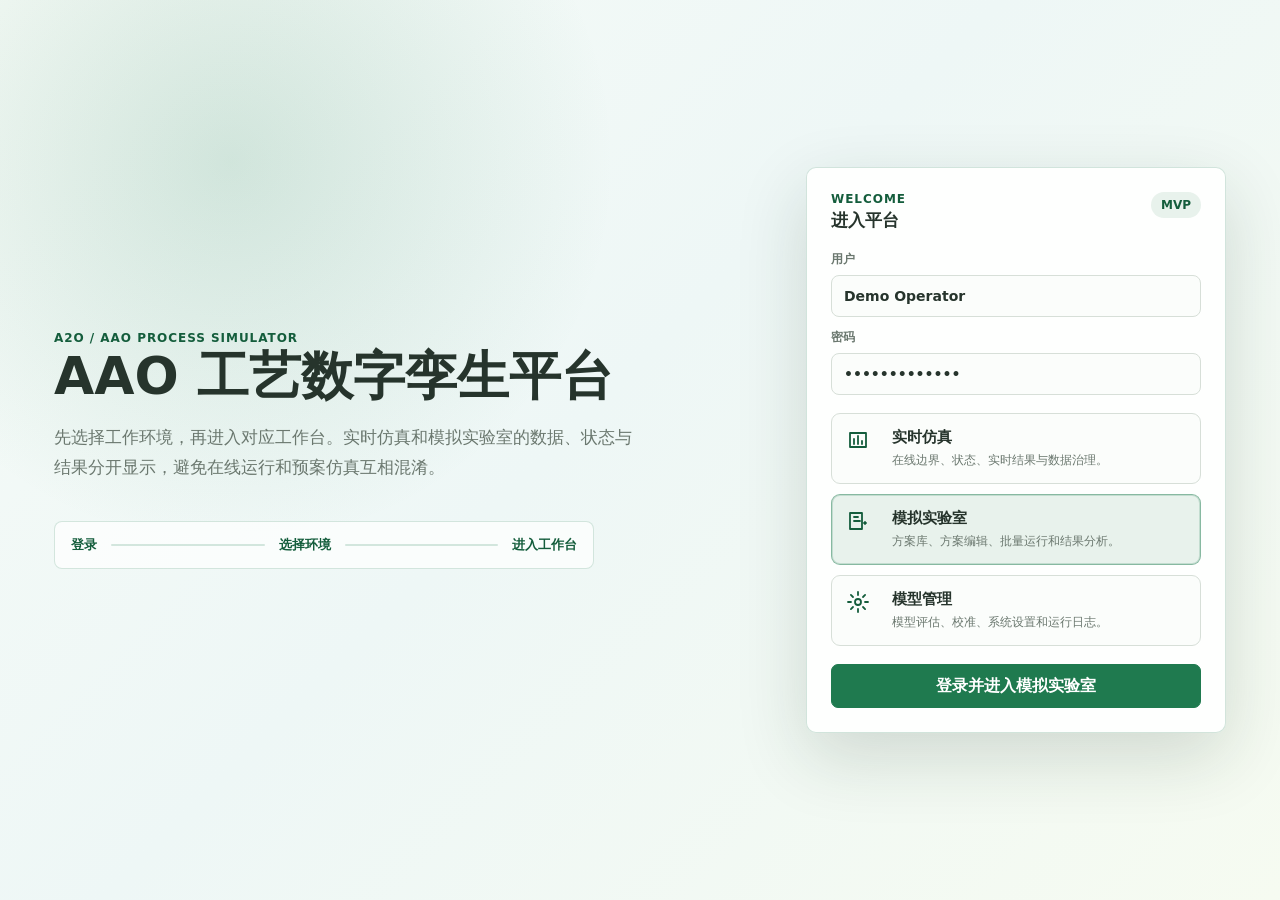
==== commit f32d410c: "Add realtime dashboard and trust workflow" ====
--- a/index.html
+++ b/index.html
@@ -21,6 +21,16 @@
       <symbol id="icon-check" viewBox="0 0 24 24"><circle cx="12" cy="12" r="9"/><path d="m8 12 2.5 2.5L16 9"/></symbol>
       <symbol id="icon-alert" viewBox="0 0 24 24"><path d="M12 3 2.8 20h18.4L12 3Z"/><path d="M12 9v5"/><path d="M12 17h.01"/></symbol>
       <symbol id="icon-clock" viewBox="0 0 24 24"><circle cx="12" cy="12" r="9"/><path d="M12 7v6l4 2"/></symbol>
+      <symbol id="icon-chat" viewBox="0 0 24 24"><path d="M5 5h14v10H8l-3 4V5Z"/><path d="M8 9h8"/><path d="M8 12h5"/></symbol>
+      <symbol id="icon-operator" viewBox="0 0 24 24">
+        <circle cx="12" cy="9" r="4"/>
+        <path d="M5 21c1.2-3.4 3.5-5 7-5s5.8 1.6 7 5"/>
+        <path d="M6 10v-1a6 6 0 0 1 12 0v1"/>
+        <path d="M5 10h2v4H5z"/>
+        <path d="M17 10h2v4h-2z"/>
+        <path d="M17 14c0 2-1.7 3-5 3"/>
+        <path d="M11 17h2"/>
+      </symbol>
     </svg>
     <section id="loginScreen" class="login-screen" aria-label="登录与环境选择">
       <div class="login-shell">
@@ -87,10 +97,25 @@
         </div>
         <nav class="primary-nav">
           <span class="nav-group-label" data-env="realtime">实时仿真</span>
+          <button class="nav-item panel-tab" data-env="realtime" data-panel="realtimeDashboard" type="button" title="运行驾驶舱">
+            <svg><use href="#icon-chart"></use></svg>
+            <span class="nav-text">运行驾驶舱</span>
+            <small>预测与调度</small>
+          </button>
+          <button class="nav-item panel-tab" data-env="realtime" data-panel="realtimeOps" type="button" title="实时推进">
+            <svg><use href="#icon-database"></use></svg>
+            <span class="nav-text">实时推进</span>
+            <small>输入与计算</small>
+          </button>
           <button class="nav-item panel-tab" data-env="realtime" data-panel="results" data-result-mode-target="realtime" type="button" title="实时结果">
             <svg><use href="#icon-chart"></use></svg>
             <span class="nav-text">实时结果</span>
-            <small>状态与出水</small>
+            <small>曲线与建议</small>
+          </button>
+          <button class="nav-item panel-tab" data-env="realtime" data-panel="realtimeTrust" type="button" title="模型可信度">
+            <svg><use href="#icon-eval"></use></svg>
+            <span class="nav-text">模型可信度</span>
+            <small>误差与校正</small>
           </button>
           <button class="nav-item panel-tab" data-env="realtime" data-panel="cleaning" type="button" title="在线数据清洗">
             <svg><use href="#icon-cleaning"></use></svg>
@@ -184,47 +209,16 @@
               <p>方案存放在本地 SQLite 项目库中。每个方案保存一套参数和可选 CSV 历史边界，打开后可进入方案编辑或直接运行。</p>
             </div>
             <div class="library-actions">
-              <select id="libraryProjectSelect" aria-label="当前方案"></select>
               <button id="libraryNewProject" class="secondary-button" type="button">新建方案</button>
-              <button id="openScenarioEditor" class="primary-button" type="button">打开方案编辑</button>
-            </div>
-          </div>
-          <div class="scenario-grid">
-            <article class="scenario-card active">
-              <div>
-                <span class="scenario-tag">当前</span>
-                <h3>Default Project</h3>
-                <p>默认 AAO 方案，适合快速验证进水、池体、控制边界和解算器设置。</p>
-              </div>
-              <dl>
-                <div><dt>边界</dt><dd>手动 / CSV</dd></div>
-                <div><dt>解算器</dt><dd id="librarySolverLabel">RK4 v2</dd></div>
-                <div><dt>状态</dt><dd id="libraryScenarioStatus">可运行</dd></div>
-              </dl>
-            </article>
+            </div>
+          </div>
+          <div class="scenario-library-toolbar">
+            <strong>方案列表</strong>
+            <span id="scenarioLibraryStatus">正在加载方案...</span>
+          </div>
+          <div id="scenarioList" class="scenario-grid">
             <article class="scenario-card">
-              <div>
-                <span class="scenario-tag muted">模板</span>
-                <h3>雨季高负荷</h3>
-                <p>用于后续保存高流量、高 COD 冲击负荷下的方案快照。</p>
-              </div>
-              <dl>
-                <div><dt>边界</dt><dd>从实时复制</dd></div>
-                <div><dt>输出</dt><dd>方案结果</dd></div>
-                <div><dt>状态</dt><dd>待创建</dd></div>
-              </dl>
-            </article>
-            <article class="scenario-card">
-              <div>
-                <span class="scenario-tag muted">模板</span>
-                <h3>低 DO 对照</h3>
-                <p>用于比较好氧池 DO 设定变化对氨氮、硝态氮和 MLSS 的影响。</p>
-              </div>
-              <dl>
-                <div><dt>变量</dt><dd>DO set</dd></div>
-                <div><dt>输出</dt><dd>对比曲线</dd></div>
-                <div><dt>状态</dt><dd>待创建</dd></div>
-              </dl>
+              <p>正在加载方案库。</p>
             </article>
           </div>
         </section>
@@ -321,6 +315,10 @@
             </div>
             <div id="settingsMockSummary" class="mock-summary"></div>
             <div class="realtime-actions">
+              <select id="settingsMockProfile" class="compact-select" aria-label="Mock 工况模式">
+                <option value="normal">正常工况</option>
+                <option value="shock">冲击负荷</option>
+              </select>
               <button id="settingsStartMock" class="secondary-button" type="button">启动 Mock</button>
               <button id="settingsStopMock" class="secondary-button" type="button">停止 Mock</button>
               <button id="settingsRefreshMock" class="secondary-button" type="button">刷新状态</button>
@@ -340,7 +338,7 @@
               <svg><use href="#icon-refresh"></use></svg>
               <span>刷新</span>
             </button>
-            <button class="primary-button icon-text-button" type="button">
+            <button id="openCleaningSettings" class="primary-button icon-text-button" type="button">
               <svg><use href="#icon-settings"></use></svg>
               <span>清洗设置</span>
             </button>
@@ -405,6 +403,26 @@
           <p id="dataCleaningStatus" class="data-cleaning-status-line">尚未加载在线数据清洗状态。</p>
         </div>
       </section>
+      <dialog id="cleaningSettingsDialog" class="settings-dialog" aria-label="清洗设置">
+        <form method="dialog">
+          <div class="settings-dialog-head">
+            <div>
+              <p class="eyebrow">DATA CLEANING</p>
+              <h3>清洗设置</h3>
+            </div>
+            <button class="icon-button" value="cancel" aria-label="关闭清洗设置">×</button>
+          </div>
+          <div class="settings-dialog-body">
+            <p>选择当前项目启用的在线边界清洗规则。保存后，新进入系统的实时边界会按这些规则处理，仪表板中的“清洗规则”也会同步更新。</p>
+            <div id="cleaningRuleSettings" class="cleaning-rule-settings"></div>
+            <p id="cleaningSettingsStatus" class="tool-note">规则阈值暂由后端固定管理；后续可以扩展为项目级阈值配置。</p>
+          </div>
+          <div class="settings-dialog-actions">
+            <button class="secondary-button" value="cancel">关闭</button>
+            <button id="saveCleaningSettings" class="primary-button" type="button">保存设置</button>
+          </div>
+        </form>
+      </dialog>
 
       <section class="workspace-page stack-page" data-page="logs" aria-label="系统日志">
         <div class="panel-heading">
@@ -519,6 +537,173 @@
             </section>
           </div>
           <p id="evaluationStatus">尚未加载模型评估。</p>
+        </div>
+      </section>
+
+      <section class="workspace-page stack-page realtime-dashboard-page" data-page="realtimeDashboard" aria-label="实时仿真运行驾驶舱">
+        <div class="dashboard-hero">
+          <div>
+            <p class="eyebrow">REALTIME SIMULATION</p>
+            <h2>污水厂运行驾驶舱</h2>
+            <p>基于最近实时边界、当前模型状态和 ASM1 滚动预测，展示未来 8 小时出水风险区间。预测只用于沙盘推演，不会覆盖真实实时状态。</p>
+          </div>
+          <div class="dashboard-actions">
+            <div id="forecastRunMeta" class="forecast-run-meta">尚未生成预测</div>
+            <button id="refreshRealtimeForecast" class="secondary-button" type="button">刷新预测</button>
+          </div>
+        </div>
+
+        <div class="realtime-dashboard-grid">
+          <div class="dashboard-main">
+            <section class="dashboard-card">
+              <div class="dashboard-card-head">
+                <div>
+                  <h3>实时进出水总览</h3>
+                  <p>当前值 + 最近 24 小时趋势，作为未来 8 小时预测的输入基线。</p>
+                </div>
+                <span id="dashboardUpdatedAt">--</span>
+              </div>
+              <div id="dashboardOverviewCards" class="dashboard-overview-grid"></div>
+            </section>
+
+            <section class="dashboard-card forecast-combined-card">
+              <div class="dashboard-card-head">
+                <div>
+                  <h3>未来 8 小时预测</h3>
+                  <p>上方展示进水负荷预测，下方展示模型滚动计算得到的出水水质预测。</p>
+                </div>
+                <div class="forecast-metric-tabs" role="tablist" aria-label="预测指标">
+                  <button class="active" data-forecast-metric="NH4" type="button">NH4-N</button>
+                  <button data-forecast-metric="COD" type="button">COD</button>
+                  <button data-forecast-metric="TN" type="button">TN</button>
+                  <button data-forecast-metric="TP" type="button">TP</button>
+                </div>
+              </div>
+              <div class="forecast-subsection">
+                <div class="forecast-subsection-head">
+                  <h4>进水负荷预测</h4>
+                  <span>预测区间 + 中位负荷</span>
+                </div>
+              <div id="forecastCards" class="forecast-card-row"></div>
+              </div>
+              <div class="forecast-subsection">
+                <div class="forecast-subsection-head">
+                  <div>
+                    <h4>出水水质预测</h4>
+                    <span>中位线、预测区间、风险窗口与参考线</span>
+                  </div>
+                  <div id="forecastTrendLegend" class="forecast-trend-legend"></div>
+                </div>
+                <div id="forecastTrend" class="forecast-trend-chart"></div>
+              </div>
+            </section>
+          </div>
+
+          <aside class="dashboard-side">
+            <section class="dashboard-card">
+              <div class="dashboard-card-head compact">
+                <h3>运行建议</h3>
+                <span>风险来源 / 建议动作 / 判断依据</span>
+              </div>
+              <div id="forecastAdviceCards" class="forecast-advice-panel"></div>
+            </section>
+            <section class="dashboard-card">
+              <div class="dashboard-card-head compact">
+                <h3>关键监控指标</h3>
+                <span>生物池 / 工艺段</span>
+              </div>
+              <div id="forecastMonitorRows" class="forecast-monitor-list"></div>
+            </section>
+            <section class="dashboard-card">
+              <div class="dashboard-card-head compact">
+                <h3>风险解释</h3>
+                <span id="forecastRiskBadge">--</span>
+              </div>
+              <div id="forecastRiskNotes" class="forecast-risk-notes"></div>
+            </section>
+          </aside>
+        </div>
+      </section>
+
+      <section class="results-panel workspace-page" data-page="realtimeOps" aria-label="实时推进">
+        <div class="panel-heading">
+          <div>
+            <h2>实时推进</h2>
+            <p>管理实时边界写入、模型增量推进、Mock 数据源和最近 12 小时输入/输出明细。</p>
+          </div>
+        </div>
+        <div id="realtimeOpsMount"></div>
+      </section>
+
+      <section class="workspace-page stack-page" data-page="realtimeTrust" aria-label="模型可信度">
+        <div class="panel-heading">
+          <div>
+            <h2>模型可信度</h2>
+            <p>录入实测出水值，将在线模型预测与现场观测对齐，跟踪误差、偏差和校准需求。</p>
+          </div>
+          <div class="panel-tools">
+            <button id="refreshRealtimeTrust" class="secondary-button" type="button">刷新可信度</button>
+          </div>
+        </div>
+        <div id="realtimeTrustTools" class="realtime-trust-tools" hidden>
+          <div class="evaluation-grid">
+            <section class="tool-section">
+              <div class="tool-section-heading">
+                <strong>实测出水录入</strong>
+                <span>现场 / 化验数据</span>
+              </div>
+              <div class="trust-observation-grid">
+                <label><span>时间</span><input id="trustObservationTime" type="datetime-local" /></label>
+                <label><span>COD mg/L</span><input id="trustObservedCod" type="number" step="0.1" /></label>
+                <label><span>NH4-N mg/L</span><input id="trustObservedNh4" type="number" step="0.01" /></label>
+                <label><span>TN mg/L</span><input id="trustObservedTn" type="number" step="0.1" /></label>
+                <label><span>TSS mg/L</span><input id="trustObservedTss" type="number" step="0.1" /></label>
+                <label><span>来源</span><input id="trustObservationSource" type="text" value="lab" /></label>
+              </div>
+              <div class="realtime-actions">
+                <button id="fillObservationFromLatest" class="secondary-button" type="button">填入最新预测</button>
+                <button id="saveRealtimeObservation" class="secondary-button" type="button">保存实测值</button>
+              </div>
+              <p class="tool-note">用于模型可信度检查。真实项目中这里应接入在线仪表或化验室 LIMS 数据。</p>
+            </section>
+            <section class="tool-section">
+              <div class="tool-section-heading">
+                <strong>当前可信度</strong>
+                <span>最近 24 小时</span>
+              </div>
+              <div id="trustSummary" class="trust-summary"></div>
+            </section>
+          </div>
+          <section class="tool-section">
+            <div class="tool-section-heading">
+              <strong>分指标误差</strong>
+              <span>预测值 - 实测值</span>
+            </div>
+            <div id="trustMetricGrid" class="trust-metric-grid"></div>
+          </section>
+          <section class="tool-section table-section">
+            <div class="tool-section-heading">
+              <strong>最近对比记录</strong>
+              <span>按模型时间匹配</span>
+            </div>
+            <div class="table-scroll">
+              <table class="data-table">
+                <thead>
+                  <tr>
+                    <th>观测时间</th>
+                    <th>模型时间</th>
+                    <th>指标</th>
+                    <th>预测</th>
+                    <th>实测</th>
+                    <th>误差</th>
+                    <th>滞后</th>
+                  </tr>
+                </thead>
+                <tbody id="trustComparisonRows"></tbody>
+              </table>
+            </div>
+          </section>
+          <p id="realtimeTrustStatus">尚未加载模型可信度。</p>
         </div>
       </section>
 
@@ -592,11 +777,18 @@
                 <p>基于当前仿真结果生成工艺表现总结、风险判断和调整建议。API Key 仅由后端本地环境读取。</p>
               </div>
               <div class="ai-analysis-actions">
+                <label class="ai-model-field">
+                  <span>模型</span>
+                  <select id="aiModelSelect" aria-label="AI 分析模型">
+                    <option value="deepseek/deepseek-v4-flash">deepseek-v4-flash</option>
+                    <option value="deepseek/deepseek-v4-pro">deepseek-v4-pro</option>
+                  </select>
+                </label>
                 <span id="aiAnalysisMeta">DeepSeek · 本地密钥</span>
                 <button id="runAiAnalysis" class="secondary-button" type="button">生成 AI 建议</button>
               </div>
             </div>
-            <div id="aiAnalysisStatus" class="ai-analysis-status">运行方案后可生成 AI 分析。</div>
+            <div id="aiAnalysisStatus" class="ai-analysis-status">运行仿真或加载实时结果后可生成 AI 分析。</div>
             <div id="aiAnalysisOutput" class="ai-analysis-output">
               <p>暂无 AI 建议。</p>
             </div>
@@ -633,6 +825,10 @@
               </div>
               <p class="tool-note">Mock 会每 5 分钟自动生成一条模拟边界并推进模型。它不会阻止你手动推送边界，但开启后表格里会同时出现 mock 和手动/API 数据。</p>
               <div class="realtime-actions">
+                <select id="mockProfileRealtime" class="compact-select" aria-label="Mock 工况模式">
+                  <option value="normal">正常工况</option>
+                  <option value="shock">冲击负荷</option>
+                </select>
                 <button id="startMockRealtime" class="secondary-button" type="button">启动 Mock</button>
                 <button id="stopMockRealtime" class="secondary-button" type="button">停止 Mock</button>
                 <button id="refreshMockRealtime" class="secondary-button" type="button">Mock 状态</button>
@@ -700,6 +896,37 @@
       </main>
     </div>
 
+    <button id="systemChatToggle" class="system-chat-toggle" type="button" aria-label="打开系统助手" title="系统助手" hidden>
+      <svg><use href="#icon-operator"></use></svg>
+    </button>
+    <section id="systemChatPanel" class="system-chat-panel" aria-label="系统助手聊天窗口" hidden>
+      <div class="system-chat-head">
+        <div>
+          <p class="eyebrow">SYSTEM CHAT</p>
+          <h3>系统助手</h3>
+          <span>Powered by Deepseek-v4-pro</span>
+        </div>
+        <button id="systemChatClose" class="icon-button" type="button" aria-label="关闭系统助手">×</button>
+      </div>
+      <div class="system-chat-workspace">
+        <aside class="system-chat-sessions" aria-label="历史会话">
+          <div class="system-chat-sessions-head">
+            <span>历史会话</span>
+            <button id="systemChatNew" class="ghost-button" type="button">新建</button>
+          </div>
+          <input id="systemChatSearch" class="system-chat-search" type="search" placeholder="搜索会话" aria-label="搜索历史会话" />
+          <div id="systemChatSessionList" class="system-chat-session-list"></div>
+        </aside>
+        <div class="system-chat-main">
+          <div id="systemChatMessages" class="system-chat-messages" aria-live="polite"></div>
+          <form id="systemChatForm" class="system-chat-form">
+            <textarea id="systemChatInput" rows="2" placeholder="问我系统功能、操作路径，或让它分析当前结果。"></textarea>
+            <button id="systemChatSend" class="primary-button" type="submit">发送</button>
+          </form>
+        </div>
+      </div>
+    </section>
+
     <script src="./app.js"></script>
   </body>
 </html>
--- a/styles.css
+++ b/styles.css
@@ -2,8 +2,8 @@
   --bg: #f4f7f4;
   --surface: #ffffff;
   --surface-2: #eef3ee;
-  --ink: #17211b;
-  --muted: #637168;
+  --ink: #26342c;
+  --muted: #6b786f;
   --line: #d7dfd8;
   --green: #1f7a4f;
   --green-dark: #145d3c;
@@ -548,14 +548,625 @@
   min-width: min(520px, 100%);
 }
 
-.library-actions select {
-  min-width: 210px;
-  height: 36px;
-  padding: 0 10px;
+.scenario-library-toolbar {
+  display: flex;
+  align-items: center;
+  justify-content: space-between;
+  gap: 12px;
+  padding: 14px 16px 0;
+  color: var(--muted);
+  font-size: 13px;
+}
+
+.scenario-library-toolbar strong {
+  color: var(--ink);
+  font-size: 14px;
+}
+
+.realtime-dashboard-page {
+  overflow: auto;
+  border: 0;
+  background: transparent;
+  box-shadow: none;
+}
+
+.dashboard-hero {
+  display: flex;
+  align-items: flex-start;
+  justify-content: space-between;
+  gap: 22px;
+  padding: 22px;
   border: 1px solid var(--line);
+  border-radius: 10px;
+  background: rgba(255, 255, 255, 0.92);
+  box-shadow: var(--shadow);
+}
+
+.dashboard-hero h2 {
+  margin: 0 0 8px;
+  font-size: 28px;
+}
+
+.dashboard-hero p:not(.eyebrow) {
+  max-width: 820px;
+  margin: 0;
+  color: var(--muted);
+  font-size: 13px;
+  line-height: 1.65;
+}
+
+.dashboard-actions {
+  display: flex;
+  align-items: center;
+  gap: 10px;
+  flex: 0 0 auto;
+}
+
+.forecast-run-meta {
+  min-width: 230px;
+  max-width: 360px;
+  color: var(--muted);
+  font-size: 12px;
+  font-weight: 700;
+  text-align: right;
+}
+
+.realtime-dashboard-grid {
+  display: grid;
+  grid-template-columns: minmax(0, 2.25fr) minmax(360px, 0.95fr);
+  gap: 18px;
+  padding: 18px 0 0;
+}
+
+.dashboard-main,
+.dashboard-side {
+  display: grid;
+  gap: 18px;
+  align-content: start;
+}
+
+.dashboard-card {
+  padding: 18px;
+  border: 1px solid var(--line);
+  border-radius: 10px;
+  background: rgba(255, 255, 255, 0.94);
+  box-shadow: 0 8px 20px rgba(25, 47, 33, 0.05);
+}
+
+.dashboard-card-head {
+  display: flex;
+  align-items: flex-start;
+  justify-content: space-between;
+  gap: 18px;
+  margin-bottom: 16px;
+}
+
+.dashboard-card-head.compact {
+  align-items: center;
+}
+
+.dashboard-card-head h3 {
+  margin: 0 0 5px;
+  font-size: 20px;
+  font-weight: 750;
+}
+
+.dashboard-card-head p,
+.dashboard-card-head span {
+  margin: 0;
+  color: var(--muted);
+  font-size: 13px;
+  font-weight: 600;
+  line-height: 1.55;
+}
+
+.dashboard-overview-grid {
+  display: grid;
+  grid-template-columns: repeat(5, minmax(0, 1fr));
+  gap: 12px;
+}
+
+.dashboard-overview-card {
+  display: grid;
+  gap: 10px;
+  min-height: 126px;
+  padding: 14px;
+  border: 1px solid var(--line);
+  border-radius: 9px;
+  background: #fff;
+}
+
+.dashboard-overview-card > div {
+  display: flex;
+  align-items: center;
+  justify-content: space-between;
+  gap: 8px;
+  color: var(--muted);
+  font-size: 12px;
+  font-weight: 700;
+}
+
+.dashboard-overview-card em {
+  font-style: normal;
+}
+
+.dashboard-overview-card em.ok {
+  color: var(--green);
+}
+
+.dashboard-overview-card em.watch {
+  color: var(--amber);
+}
+
+.dashboard-overview-card em.warning {
+  color: var(--red);
+}
+
+.dashboard-overview-card em.muted {
+  color: var(--muted);
+}
+
+.dashboard-overview-card strong {
+  font-size: 28px;
+  font-weight: 750;
+  line-height: 1.05;
+}
+
+.dashboard-overview-card small {
+  color: var(--muted);
+  font-size: 13px;
+}
+
+.dashboard-overview-card svg {
+  width: 100%;
+  height: 38px;
+}
+
+.overview-trend {
+  display: grid;
+  gap: 3px;
+  padding-top: 6px;
+}
+
+.overview-trend.empty {
+  min-height: 42px;
+  align-items: center;
+  color: var(--muted);
+  font-size: 11px;
+}
+
+.overview-trend div {
+  display: flex;
+  justify-content: center;
+  gap: 8px;
+  flex-wrap: wrap;
+  color: var(--muted);
+  font-size: 9px;
+  font-weight: 650;
+  line-height: 1;
+}
+
+.overview-trend span {
+  display: inline-flex;
+  align-items: center;
+  gap: 4px;
+}
+
+.overview-trend i {
+  width: 11px;
+  height: 2px;
+  border-radius: 999px;
+  background: #8d9a92;
+}
+
+.overview-trend i.in {
+  background: repeating-linear-gradient(90deg, #8d9a92 0 4px, transparent 4px 7px);
+}
+
+.overview-trend i.out {
+  background: #4d8a69;
+}
+
+.overview-trend i.std {
+  background: repeating-linear-gradient(90deg, #c99b62 0 4px, transparent 4px 7px);
+}
+
+.dashboard-overview-card dl {
+  display: grid;
+  gap: 8px;
+  margin: 0;
+}
+
+.dashboard-overview-card dl div {
+  display: flex;
+  align-items: baseline;
+  justify-content: space-between;
+  gap: 10px;
+  padding-top: 8px;
+  border-top: 1px solid #edf2ee;
+}
+
+.dashboard-overview-card dt,
+.dashboard-overview-card dd {
+  margin: 0;
+}
+
+.dashboard-overview-card dt {
+  color: var(--muted);
+  font-size: 12px;
+  font-weight: 650;
+}
+
+.dashboard-overview-card dd {
+  color: var(--ink);
+  font-size: 15px;
+  font-weight: 750;
+  text-align: right;
+}
+
+.dashboard-overview-card p {
+  margin: 0;
+  color: var(--muted);
+  font-size: 11px;
+  line-height: 1.45;
+}
+
+.quality-card {
+  min-height: 172px;
+}
+
+.flow-card {
+  min-height: 172px;
+  background: #fbfdfb;
+}
+
+.forecast-metric-tabs {
+  display: inline-flex;
+  gap: 4px;
+  padding: 4px;
+  border: 1px solid var(--line);
+  border-radius: 10px;
+  background: #fbfdfb;
+}
+
+.forecast-metric-tabs button {
+  min-width: 70px;
+  height: 30px;
+  border: 0;
   border-radius: 8px;
-  background: var(--surface);
+  background: transparent;
+  color: var(--muted);
+  cursor: pointer;
+  font-size: 12px;
+  font-weight: 700;
+}
+
+.forecast-metric-tabs button.active {
+  background: #e5f2eb;
+  color: var(--green-dark);
+  box-shadow: inset 0 0 0 1px rgba(31, 122, 79, 0.16);
+}
+
+.forecast-combined-card {
+  display: grid;
+  gap: 18px;
+}
+
+.forecast-subsection {
+  display: grid;
+  gap: 12px;
+}
+
+.forecast-subsection + .forecast-subsection {
+  padding-top: 18px;
+  border-top: 1px solid var(--line);
+}
+
+.forecast-subsection-head {
+  display: flex;
+  align-items: center;
+  justify-content: space-between;
+  gap: 16px;
+}
+
+.forecast-subsection-head h4 {
+  margin: 0 0 4px;
   color: var(--ink);
+  font-size: 17px;
+  font-weight: 750;
+}
+
+.forecast-subsection-head span {
+  color: var(--muted);
+  font-size: 12px;
+  font-weight: 650;
+}
+
+.forecast-card-row {
+  display: grid;
+  grid-template-columns: repeat(8, minmax(92px, 1fr));
+  gap: 10px;
+}
+
+.forecast-hour-card {
+  display: grid;
+  justify-items: center;
+  gap: 9px;
+  min-height: 190px;
+  padding: 13px 8px;
+  border: 1px solid var(--line);
+  border-radius: 10px;
+  background: #fff;
+  text-align: center;
+}
+
+.forecast-hour-card.watch,
+.forecast-hour-card.warning {
+  border-color: #ead7b3;
+  background: #fffdf8;
+}
+
+.forecast-hour-card > span {
+  color: var(--muted);
+  font-size: 13px;
+  font-weight: 700;
+}
+
+.forecast-hour-card strong {
+  font-size: 18px;
+  font-weight: 750;
+  line-height: 1.25;
+  word-break: keep-all;
+}
+
+.forecast-hour-card small {
+  color: var(--muted);
+  font-size: 12px;
+  font-weight: 650;
+  line-height: 1.35;
+}
+
+.forecast-interval-mark {
+  position: relative;
+  display: grid;
+  width: 62px;
+  height: 66px;
+  place-items: center;
+}
+
+.forecast-interval-mark i {
+  position: absolute;
+  width: 44px;
+  height: 18px;
+  border: 1px solid #d3e0ee;
+  border-radius: 999px;
+  background: #e8f1f8;
+}
+
+.forecast-interval-mark b {
+  position: relative;
+  width: 16px;
+  height: 52px;
+  border-radius: 999px;
+  background: linear-gradient(180deg, #7f9dcb, #74aa9d);
+}
+
+.forecast-interval-mark.watch i,
+.forecast-interval-mark.warning i {
+  border-color: #ead7b3;
+  background: #f7ead4;
+}
+
+.forecast-interval-mark.watch b,
+.forecast-interval-mark.warning b {
+  background: linear-gradient(180deg, #c9a267, #b97855);
+}
+
+.forecast-interval-mark.muted b {
+  background: #9aa7a0;
+}
+
+.forecast-trend-legend {
+  display: flex;
+  align-items: center;
+  gap: 12px;
+  color: var(--muted);
+  font-size: 12px;
+  font-weight: 700;
+}
+
+.forecast-trend-legend button {
+  display: inline-flex;
+  align-items: center;
+  gap: 6px;
+  min-height: 28px;
+  padding: 3px 6px;
+  border: 0;
+  border-radius: 7px;
+  background: transparent;
+  color: inherit;
+  font: inherit;
+  cursor: pointer;
+}
+
+.forecast-trend-legend button:hover {
+  background: #edf4ef;
+  color: var(--ink);
+}
+
+.forecast-trend-legend button.muted {
+  opacity: 0.38;
+}
+
+.forecast-trend-legend button.muted i {
+  filter: grayscale(1);
+}
+
+.forecast-trend-legend i {
+  width: 22px;
+  height: 3px;
+  border-radius: 999px;
+}
+
+.forecast-trend-legend i.band {
+  height: 10px;
+  background: #dcebf5;
+}
+
+.forecast-trend-legend i.risk-window {
+  height: 10px;
+  border: 1px solid #e7c284;
+  background: #fff3dc;
+}
+
+.forecast-trend-legend i.reference {
+  height: 2px;
+  background: #c99b62;
+}
+
+.forecast-trend-chart {
+  min-height: 232px;
+  overflow: hidden;
+  border: 1px solid #e2eae4;
+  border-radius: 8px;
+  background: #fff;
+}
+
+.forecast-trend-chart svg {
+  display: block;
+  width: 100%;
+  height: 232px;
+}
+
+.forecast-trend-svg text {
+  font-family: system-ui, -apple-system, BlinkMacSystemFont, "Segoe UI", sans-serif;
+  letter-spacing: 0;
+}
+
+.forecast-unavailable,
+.empty-state-inline {
+  display: grid;
+  min-height: 180px;
+  place-items: center;
+  color: var(--muted);
+  font-size: 13px;
+  font-weight: 700;
+}
+
+.forecast-advice-panel {
+  display: grid;
+  gap: 10px;
+}
+
+.forecast-advice-section {
+  display: grid;
+  gap: 9px;
+  padding: 13px;
+  border: 1px solid #e2eae5;
+  border-radius: 9px;
+  background: #fbfdfb;
+}
+
+.forecast-advice-section span,
+.forecast-monitor-list span,
+.forecast-monitor-list em {
+  color: var(--muted);
+  font-size: 12px;
+  font-style: normal;
+  font-weight: 700;
+}
+
+.forecast-advice-section strong {
+  font-size: 20px;
+  font-weight: 750;
+  line-height: 1.35;
+}
+
+.forecast-advice-section ul {
+  display: grid;
+  gap: 7px;
+  margin: 0;
+  padding: 0;
+  list-style: none;
+}
+
+.forecast-advice-section li {
+  display: flex;
+  justify-content: space-between;
+  gap: 12px;
+  color: var(--muted);
+  font-size: 12px;
+  line-height: 1.45;
+}
+
+.forecast-advice-section li strong {
+  flex: 0 0 auto;
+  color: var(--ink);
+  font-size: 13px;
+  font-weight: 750;
+  text-align: right;
+}
+
+.forecast-advice-section small {
+  color: var(--muted);
+  font-size: 12px;
+}
+
+.forecast-monitor-list {
+  display: grid;
+}
+
+.forecast-monitor-list div {
+  display: grid;
+  grid-template-columns: minmax(0, 1fr) 80px 72px;
+  gap: 8px;
+  min-height: 40px;
+  align-items: center;
+  border-top: 1px solid #e2eae5;
+}
+
+.forecast-monitor-list strong,
+.forecast-monitor-list em {
+  text-align: right;
+}
+
+.risk-badge {
+  padding: 5px 9px;
+  border-radius: 999px;
+  font-size: 12px;
+  font-weight: 700;
+}
+
+.risk-badge.ok {
+  background: #e5f2eb;
+  color: var(--green-dark);
+}
+
+.risk-badge.warning {
+  background: #fff4dc;
+  color: #8a5b25;
+}
+
+.forecast-risk-notes {
+  display: grid;
+  gap: 10px;
+}
+
+.forecast-risk-notes article {
+  padding: 12px 13px;
+  border-left: 4px solid #2f6db5;
+  border-radius: 8px;
+  background: #f5f9ff;
+  color: #52635b;
+  font-size: 13px;
+  line-height: 1.55;
+  font-weight: 650;
+}
+
+.forecast-risk-notes article.primary {
+  border-left-color: var(--amber);
+  background: #fffaf0;
+  color: #5d4930;
   font-weight: 700;
 }
 
@@ -593,6 +1204,29 @@
   line-height: 1.6;
 }
 
+.scenario-card-title {
+  display: flex;
+  align-items: center;
+  gap: 10px;
+  margin-bottom: 12px;
+}
+
+.scenario-select {
+  min-width: 0;
+  padding: 0;
+  border: 0;
+  background: transparent;
+  color: var(--ink);
+  cursor: pointer;
+  text-align: left;
+  font-size: 19px;
+  font-weight: 900;
+}
+
+.scenario-select:hover {
+  color: var(--green-dark);
+}
+
 .scenario-card dl {
   display: grid;
   gap: 8px;
@@ -637,6 +1271,20 @@
 .scenario-tag.muted {
   background: #e9eee9;
   color: var(--muted);
+}
+
+.scenario-actions {
+  display: flex;
+  flex-wrap: wrap;
+  gap: 8px;
+  margin-top: 16px;
+  padding-top: 14px;
+  border-top: 1px solid rgba(99, 113, 104, 0.18);
+}
+
+.scenario-actions .secondary-button {
+  height: 32px;
+  padding: 0 10px;
 }
 
 .settings-grid {
@@ -748,6 +1396,19 @@
   color: var(--ink);
   font-size: 12px;
   font-weight: 800;
+}
+
+.compact-select {
+  height: 32px;
+  min-width: 110px;
+  padding: 0 8px;
+  border: 1px solid var(--line);
+  border-radius: 7px;
+  background: var(--surface);
+  color: var(--ink);
+  font: inherit;
+  font-size: 12px;
+  font-weight: 700;
 }
 
 .environment-switcher .secondary-button {
@@ -1063,6 +1724,7 @@
 .log-tools[hidden],
 .calibration-tools[hidden],
 .evaluation-tools[hidden],
+.realtime-trust-tools[hidden],
 .metric-picker[hidden],
 .export-menu-panel[hidden] {
   display: none;
@@ -1145,6 +1807,7 @@
 .log-tools,
 .calibration-tools,
 .evaluation-tools,
+.realtime-trust-tools,
 .data-cleaning-tools {
   display: grid;
   grid-template-columns: 1fr auto;
@@ -1156,6 +1819,7 @@
 .log-tools,
 .calibration-tools,
 .evaluation-tools,
+.realtime-trust-tools,
 .data-cleaning-tools {
   grid-template-columns: 1fr;
   max-height: calc(100vh - 190px);
@@ -1183,6 +1847,7 @@
 .cleaning-kpi-card {
   display: grid;
   grid-template-columns: 46px minmax(0, 1fr);
+  grid-template-rows: auto auto auto;
   align-items: center;
   column-gap: 13px;
   min-height: 96px;
@@ -1198,6 +1863,7 @@
 }
 
 .cleaning-kpis .kpi-icon {
+  grid-column: 1;
   grid-row: 1 / span 3;
   display: grid;
   width: 42px;
@@ -1232,24 +1898,34 @@
 }
 
 .cleaning-kpis p {
+  grid-column: 2;
   margin: 0;
   color: var(--muted);
   font-size: 12px;
   font-weight: 700;
+  min-width: 0;
 }
 
 .cleaning-kpis strong {
+  grid-column: 2;
   display: block;
   margin-top: 3px;
   color: var(--ink);
-  font-size: 26px;
+  font-size: clamp(22px, 1.8vw, 26px);
   line-height: 1;
+  min-width: 0;
+  overflow: hidden;
+  text-overflow: ellipsis;
+  white-space: nowrap;
 }
 
 .cleaning-kpis small {
+  grid-column: 2;
   color: var(--muted);
   font-size: 11px;
   line-height: 1.35;
+  min-width: 0;
+  overflow-wrap: anywhere;
 }
 
 .cleaning-workbench {
@@ -1275,6 +1951,7 @@
 .cleaning-side {
   display: grid;
   gap: 12px;
+  min-width: 0;
 }
 
 .data-cleaning-tools .tool-section {
@@ -1284,14 +1961,18 @@
 
 .data-cleaning-tools .tool-section-heading {
   padding-bottom: 2px;
+  min-width: 0;
 }
 
 .data-cleaning-tools .tool-section-heading strong {
   font-size: 15px;
+  min-width: 0;
 }
 
 .data-cleaning-tools .tool-section-heading span {
+  flex: 0 0 auto;
   font-weight: 700;
+  white-space: nowrap;
 }
 
 .realtime-tools {
@@ -1410,6 +2091,7 @@
 .log-tools p,
 .calibration-tools p,
 .evaluation-tools p,
+.realtime-trust-tools p,
 .data-cleaning-tools p {
   grid-column: 1 / -1;
   margin: 0;
@@ -1423,6 +2105,7 @@
 .log-tools p.error,
 .calibration-tools p.error,
 .evaluation-tools p.error,
+.realtime-trust-tools p.error,
 .data-cleaning-tools p.error {
   color: var(--red);
 }
@@ -1560,6 +2243,164 @@
   grid-template-columns: repeat(4, minmax(0, 1fr));
 }
 
+.trust-observation-grid {
+  display: grid;
+  grid-template-columns: repeat(3, minmax(0, 1fr));
+  gap: 10px;
+}
+
+.trust-observation-grid label {
+  display: grid;
+  gap: 5px;
+  color: var(--muted);
+  font-size: 12px;
+  font-weight: 800;
+}
+
+.trust-observation-grid input {
+  min-width: 0;
+  height: 34px;
+  padding: 0 9px;
+  border: 1px solid var(--line);
+  border-radius: 7px;
+  background: #fff;
+  color: var(--ink);
+  font: inherit;
+  font-size: 13px;
+  font-weight: 700;
+}
+
+.trust-summary {
+  display: grid;
+  grid-template-columns: repeat(2, minmax(0, 1fr));
+  gap: 8px;
+}
+
+.trust-summary div,
+.trust-metric-card {
+  min-width: 0;
+  padding: 10px;
+  border: 1px solid var(--line);
+  border-radius: 8px;
+  background: #fbfdfb;
+}
+
+.trust-summary span,
+.trust-metric-card dt {
+  display: block;
+  color: var(--muted);
+  font-size: 12px;
+  font-weight: 800;
+}
+
+.trust-summary strong {
+  display: block;
+  margin-top: 4px;
+  color: var(--ink);
+  font-size: 18px;
+  line-height: 1.1;
+}
+
+.trust-summary small {
+  display: block;
+  margin-top: 4px;
+  color: var(--muted);
+  font-size: 11px;
+  line-height: 1.35;
+}
+
+.trust-grade-card.good,
+.trust-metric-card.good {
+  border-color: #9cc8ae;
+  background: #f3fbf6;
+}
+
+.trust-grade-card.watch,
+.trust-metric-card.watch {
+  border-color: #e3c686;
+  background: #fffaf0;
+}
+
+.trust-grade-card.poor,
+.trust-metric-card.poor {
+  border-color: #d7aaa4;
+  background: #fff6f4;
+}
+
+.trust-metric-grid {
+  display: grid;
+  grid-template-columns: repeat(4, minmax(0, 1fr));
+  gap: 10px;
+}
+
+.trust-metric-card {
+  display: grid;
+  gap: 9px;
+}
+
+.trust-metric-card > div:first-child {
+  display: flex;
+  align-items: center;
+  justify-content: space-between;
+  gap: 8px;
+}
+
+.trust-metric-card > div:first-child strong {
+  color: var(--ink);
+  font-size: 14px;
+}
+
+.trust-metric-card > div:first-child span {
+  padding: 3px 7px;
+  border-radius: 999px;
+  background: #e8f2ec;
+  color: var(--green-dark);
+  font-size: 11px;
+  font-weight: 900;
+}
+
+.trust-metric-card.watch > div:first-child span {
+  background: #fff1d4;
+  color: #9b6b20;
+}
+
+.trust-metric-card.poor > div:first-child span {
+  background: #fae9e7;
+  color: var(--red);
+}
+
+.trust-metric-card.no-data > div:first-child span {
+  background: #eef3ee;
+  color: var(--muted);
+}
+
+.trust-metric-card dl {
+  display: grid;
+  gap: 6px;
+  margin: 0;
+}
+
+.trust-metric-card dl div {
+  display: flex;
+  justify-content: space-between;
+  gap: 10px;
+  padding-bottom: 5px;
+  border-bottom: 1px solid rgba(99, 113, 104, 0.14);
+}
+
+.trust-metric-card dd {
+  margin: 0;
+  color: var(--ink);
+  font-size: 12px;
+  font-weight: 800;
+  text-align: right;
+}
+
+.trust-metric-card p {
+  color: var(--muted);
+  font-weight: 700;
+}
+
 .data-quality-summary p,
 .data-quality-summary .compact-list {
   grid-column: 1 / -1;
@@ -1708,6 +2549,24 @@
   color: #84520e;
 }
 
+.rule-chips span.bad {
+  border-color: #d9a3a3;
+  background: #fae9e7;
+  color: #8c2f2f;
+}
+
+.rule-chips span.blue {
+  border-color: #a9c5e8;
+  background: #edf4ff;
+  color: var(--blue);
+}
+
+.rule-chips span.disabled {
+  border-color: var(--line);
+  background: #f7faf8;
+  color: var(--muted);
+}
+
 .cleaning-events {
   display: grid;
   gap: 10px;
@@ -1715,8 +2574,8 @@
 
 .cleaning-events article {
   display: grid;
-  grid-template-columns: 8px minmax(0, 1fr);
-  gap: 9px;
+  grid-template-columns: minmax(0, 1fr);
+  gap: 4px;
   padding: 0;
   background: transparent;
 }
@@ -1726,6 +2585,7 @@
   display: flex;
   align-items: center;
   gap: 6px;
+  min-width: 0;
 }
 
 .cleaning-events strong {
@@ -1786,31 +2646,6 @@
   border-radius: 2px;
 }
 
-.trend-point-tabs {
-  display: flex;
-  flex-wrap: wrap;
-  gap: 8px;
-}
-
-.trend-point-tabs span {
-  display: inline-flex;
-  align-items: center;
-  height: 26px;
-  padding: 0 10px;
-  border: 1px solid var(--line);
-  border-radius: 999px;
-  background: #f7faf8;
-  color: var(--muted);
-  font-size: 12px;
-  font-weight: 800;
-}
-
-.trend-point-tabs span.active {
-  border-color: transparent;
-  background: #e8f2ec;
-  color: var(--green-dark);
-}
-
 .trend-row {
   display: grid;
   grid-template-columns: 64px minmax(0, 1fr);
@@ -1872,6 +2707,120 @@
 
 .data-cleaning-status-line.error {
   color: var(--red);
+}
+
+.settings-dialog {
+  width: min(560px, calc(100vw - 48px));
+  padding: 0;
+  border: 1px solid var(--line);
+  border-radius: 10px;
+  background: var(--surface);
+  color: var(--ink);
+  box-shadow: 0 24px 70px rgba(23, 33, 27, 0.22);
+}
+
+.settings-dialog::backdrop {
+  background: rgba(19, 31, 25, 0.28);
+}
+
+.settings-dialog form {
+  margin: 0;
+}
+
+.settings-dialog-head {
+  display: flex;
+  align-items: flex-start;
+  justify-content: space-between;
+  gap: 14px;
+  padding: 18px;
+  border-bottom: 1px solid var(--line);
+  background: linear-gradient(180deg, rgba(31, 122, 79, 0.08), rgba(255, 255, 255, 0));
+}
+
+.settings-dialog-head h3 {
+  margin: 3px 0 0;
+  font-size: 20px;
+}
+
+.settings-dialog-body {
+  display: grid;
+  gap: 14px;
+  padding: 18px;
+}
+
+.settings-dialog-body p {
+  margin: 0;
+  color: var(--muted);
+  font-size: 13px;
+  line-height: 1.6;
+}
+
+.settings-dialog-body dl {
+  display: grid;
+  gap: 9px;
+  margin: 0;
+}
+
+.cleaning-rule-settings {
+  display: grid;
+  gap: 10px;
+}
+
+.cleaning-rule-option {
+  display: grid;
+  grid-template-columns: 20px minmax(0, 1fr);
+  gap: 10px;
+  align-items: start;
+  padding: 12px;
+  border: 1px solid var(--line);
+  border-radius: 8px;
+  background: #fff;
+  cursor: pointer;
+}
+
+.cleaning-rule-option input {
+  margin-top: 3px;
+}
+
+.cleaning-rule-option span {
+  display: grid;
+  gap: 4px;
+}
+
+.cleaning-rule-option strong {
+  color: var(--ink);
+  font-size: 13px;
+}
+
+.cleaning-rule-option small {
+  color: var(--muted);
+  font-size: 12px;
+  line-height: 1.45;
+}
+
+.settings-dialog-body dl div {
+  display: grid;
+  grid-template-columns: 96px minmax(0, 1fr);
+  gap: 12px;
+  padding: 10px 0;
+  border-bottom: 1px solid rgba(99, 113, 104, 0.14);
+}
+
+.settings-dialog-body dt {
+  color: var(--ink);
+  font-weight: 900;
+}
+
+.settings-dialog-body dd {
+  margin: 0;
+  color: var(--muted);
+  line-height: 1.5;
+}
+
+.settings-dialog-actions {
+  display: flex;
+  justify-content: flex-end;
+  padding: 14px 18px 18px;
 }
 
 .compact-list {
@@ -2157,9 +3106,31 @@
 }
 
 .warning-panel strong {
-  display: block;
+  color: #5d3e0f;
+}
+
+.warning-panel-head {
+  display: flex;
+  align-items: center;
+  justify-content: space-between;
+  gap: 12px;
   margin-bottom: 5px;
+}
+
+.warning-toggle {
+  height: 26px;
+  padding: 0 9px;
+  border: 1px solid rgba(116, 80, 21, 0.28);
+  border-radius: 7px;
+  background: rgba(255, 255, 255, 0.72);
   color: #5d3e0f;
+  cursor: pointer;
+  font-size: 12px;
+  font-weight: 800;
+}
+
+.warning-toggle:hover {
+  background: #fff;
 }
 
 .warning-panel ul {
@@ -2243,6 +3214,25 @@
   flex: 0 0 auto;
 }
 
+.ai-model-field {
+  display: grid;
+  gap: 4px;
+  min-width: 210px;
+  color: var(--muted);
+  font-size: 11px;
+  font-weight: 800;
+}
+
+.ai-model-field select {
+  height: 34px;
+  padding: 0 10px;
+  border: 1px solid var(--line);
+  border-radius: 8px;
+  background: #fff;
+  color: var(--ink);
+  font-weight: 800;
+}
+
 .ai-analysis-actions span {
   color: var(--muted);
   font-size: 12px;
@@ -2268,11 +3258,440 @@
   color: var(--ink);
   font-size: 14px;
   line-height: 1.75;
-  white-space: pre-wrap;
 }
 
 .ai-analysis-output p {
   color: var(--muted);
+}
+
+.ai-report {
+  display: grid;
+  gap: 16px;
+}
+
+.ai-report-lead {
+  display: grid;
+  grid-template-columns: minmax(0, 1fr) 116px;
+  gap: 18px;
+  align-items: center;
+  padding: 16px;
+  border: 1px solid rgba(99, 113, 104, 0.18);
+  border-radius: 8px;
+  background: #f6faf7;
+}
+
+.ai-report-lead span {
+  display: block;
+  margin-bottom: 7px;
+  color: var(--muted);
+  font-size: 12px;
+  font-weight: 900;
+}
+
+.ai-report-lead strong {
+  font-size: 20px;
+  line-height: 1.35;
+}
+
+.ai-risk-donut {
+  display: grid;
+  place-items: center;
+  width: 96px;
+  height: 96px;
+  border-radius: 50%;
+  background: conic-gradient(#b23b3b 0 var(--critical), #b56b16 var(--critical) var(--warning), #1f7a4f var(--warning) 100%);
+  box-shadow: inset 0 0 0 13px #f8fbf8;
+  justify-self: end;
+}
+
+.ai-risk-donut i {
+  color: var(--ink);
+  font-style: normal;
+  font-size: 22px;
+  font-weight: 900;
+}
+
+.ai-risk-donut span {
+  margin: -18px 0 0;
+  font-size: 11px;
+}
+
+.ai-metric-grid {
+  display: grid;
+  grid-template-columns: repeat(4, minmax(0, 1fr));
+  gap: 12px;
+}
+
+.ai-metric-card {
+  display: grid;
+  gap: 10px;
+  padding: 14px;
+  border: 1px solid var(--line);
+  border-radius: 8px;
+  background: #fff;
+}
+
+.ai-metric-card span,
+.ai-metric-card small,
+.ai-metric-card em {
+  color: var(--muted);
+  font-size: 12px;
+  font-style: normal;
+  font-weight: 800;
+}
+
+.ai-metric-card strong {
+  display: block;
+  margin: 3px 0;
+  font-size: 24px;
+}
+
+.ai-sparkline {
+  height: 42px;
+}
+
+.ai-meter {
+  height: 7px;
+  overflow: hidden;
+  border-radius: 999px;
+  background: #e8eee9;
+}
+
+.ai-meter i {
+  display: block;
+  height: 100%;
+  max-width: 100%;
+  border-radius: inherit;
+  background: var(--green);
+}
+
+.ai-metric-card.watch .ai-meter i {
+  background: #b56b16;
+}
+
+.ai-metric-card.risk .ai-meter i {
+  background: #b23b3b;
+}
+
+.ai-metric-card.setpoint .ai-meter {
+  background: linear-gradient(90deg, #d9ede7, #e8eee9 50%, #d9ede7);
+}
+
+.ai-metric-card.setpoint .ai-meter i {
+  background: #2b8a8a;
+}
+
+.ai-metric-card.low .ai-meter i,
+.ai-metric-card.high .ai-meter i {
+  background: #b56b16;
+}
+
+.ai-metric-card.risk em {
+  color: #9b2f2f;
+}
+
+.ai-metric-card.watch em,
+.ai-metric-card.low em,
+.ai-metric-card.high em {
+  color: #9a5a12;
+}
+
+.ai-report-grid {
+  display: grid;
+  grid-template-columns: repeat(2, minmax(0, 1fr));
+  gap: 14px;
+}
+
+.ai-report-grid section {
+  min-height: 170px;
+  padding: 16px;
+  border: 1px solid rgba(99, 113, 104, 0.18);
+  border-radius: 8px;
+  background: #fff;
+}
+
+.ai-report-grid h4 {
+  margin: 0 0 12px;
+  font-size: 15px;
+}
+
+.ai-plain-list,
+.ai-risk-list,
+.ai-action-list {
+  display: grid;
+  gap: 10px;
+  margin: 0;
+  padding: 0;
+  list-style: none;
+}
+
+.ai-plain-list li {
+  padding-left: 12px;
+  border-left: 3px solid rgba(31, 122, 79, 0.4);
+  color: var(--ink);
+}
+
+.ai-risk-list li,
+.ai-action-list li {
+  display: grid;
+  gap: 4px;
+  padding: 10px 12px;
+  border-left: 4px solid #8ca096;
+  border-radius: 8px;
+  background: #f8fbf8;
+}
+
+.ai-risk-list li.warning,
+.ai-risk-list li.critical {
+  border-left-color: #b56b16;
+}
+
+.ai-risk-list li.critical {
+  border-left-color: #b23b3b;
+}
+
+.ai-risk-list strong,
+.ai-action-list strong {
+  font-size: 14px;
+}
+
+.ai-risk-list span,
+.ai-action-list span,
+.ai-risk-list small,
+.ai-action-list small {
+  color: var(--muted);
+  font-size: 12px;
+  line-height: 1.5;
+}
+
+.ai-action-list b {
+  justify-self: start;
+  padding: 2px 7px;
+  border-radius: 999px;
+  background: #e8f3ed;
+  color: var(--green-dark);
+  font-size: 10px;
+  text-transform: uppercase;
+}
+
+.ai-working-state {
+  display: grid;
+  grid-template-columns: 180px minmax(0, 1fr);
+  gap: 22px;
+  align-items: center;
+  min-height: 210px;
+  padding: 18px;
+  border: 1px solid rgba(99, 113, 104, 0.18);
+  border-radius: 8px;
+  background: linear-gradient(135deg, #f7fbf8, #eef6f1);
+}
+
+.ai-working-state strong {
+  display: block;
+  margin-bottom: 8px;
+  font-size: 18px;
+}
+
+.ai-working-state p {
+  max-width: 560px;
+  margin: 0 0 14px;
+  color: var(--muted);
+}
+
+.ai-working-state ol {
+  display: grid;
+  gap: 8px;
+  margin: 0;
+  padding: 0;
+  list-style: none;
+  counter-reset: ai-step;
+}
+
+.ai-working-state li {
+  counter-increment: ai-step;
+  display: flex;
+  align-items: center;
+  gap: 10px;
+  color: var(--ink);
+  font-size: 13px;
+  font-weight: 800;
+}
+
+.ai-working-state li::before {
+  content: counter(ai-step);
+  display: grid;
+  place-items: center;
+  width: 22px;
+  height: 22px;
+  border-radius: 50%;
+  background: #dff0e7;
+  color: var(--green-dark);
+  font-size: 11px;
+}
+
+.ai-engineer-scene {
+  position: relative;
+  height: 160px;
+  overflow: hidden;
+  border-radius: 8px;
+  background:
+    linear-gradient(90deg, rgba(31, 122, 79, 0.08) 1px, transparent 1px),
+    linear-gradient(rgba(31, 122, 79, 0.08) 1px, transparent 1px),
+    #ffffff;
+  background-size: 20px 20px;
+  box-shadow: inset 0 0 0 1px rgba(99, 113, 104, 0.16);
+}
+
+.ai-engineer {
+  position: absolute;
+  left: 42px;
+  bottom: 42px;
+  width: 62px;
+  height: 82px;
+  animation: engineer-breathe 1.8s ease-in-out infinite;
+}
+
+.ai-engineer .helmet {
+  position: absolute;
+  left: 15px;
+  top: 0;
+  width: 34px;
+  height: 18px;
+  border-radius: 18px 18px 6px 6px;
+  background: #d9a441;
+  box-shadow: inset 0 -3px rgba(132, 91, 20, 0.22);
+}
+
+.ai-engineer .head {
+  position: absolute;
+  left: 18px;
+  top: 14px;
+  width: 28px;
+  height: 28px;
+  border-radius: 50%;
+  background: #f0c9a2;
+}
+
+.ai-engineer .body {
+  position: absolute;
+  left: 12px;
+  top: 44px;
+  width: 42px;
+  height: 38px;
+  border-radius: 12px 12px 8px 8px;
+  background: #1f7a4f;
+}
+
+.ai-engineer .arm {
+  position: absolute;
+  left: 46px;
+  top: 52px;
+  width: 36px;
+  height: 9px;
+  border-radius: 999px;
+  background: #1f7a4f;
+  transform-origin: left center;
+  animation: engineer-arm 0.9s ease-in-out infinite;
+}
+
+.ai-desk {
+  position: absolute;
+  left: 32px;
+  right: 30px;
+  bottom: 28px;
+  height: 12px;
+  border-radius: 999px;
+  background: #7f9589;
+}
+
+.ai-desk span {
+  position: absolute;
+  bottom: 14px;
+  width: 34px;
+  height: 24px;
+  border: 1px solid rgba(39, 103, 177, 0.25);
+  border-radius: 5px;
+  background: #edf5ff;
+  animation: screen-glow 1.5s ease-in-out infinite;
+}
+
+.ai-desk span:nth-child(1) {
+  left: 80px;
+}
+
+.ai-desk span:nth-child(2) {
+  left: 118px;
+  animation-delay: 0.25s;
+}
+
+.ai-desk span:nth-child(3) {
+  left: 156px;
+  animation-delay: 0.5s;
+}
+
+.ai-data-lines {
+  position: absolute;
+  left: 18px;
+  right: 18px;
+  top: 22px;
+  display: grid;
+  gap: 9px;
+}
+
+.ai-data-lines i {
+  display: block;
+  height: 3px;
+  border-radius: 999px;
+  background: linear-gradient(90deg, transparent, #1f7a4f, transparent);
+  transform: translateX(-100%);
+  animation: data-scan 1.4s linear infinite;
+}
+
+.ai-data-lines i:nth-child(2) {
+  animation-delay: 0.25s;
+}
+
+.ai-data-lines i:nth-child(3) {
+  animation-delay: 0.5s;
+}
+
+@keyframes engineer-breathe {
+  0%,
+  100% {
+    transform: translateY(0);
+  }
+  50% {
+    transform: translateY(-3px);
+  }
+}
+
+@keyframes engineer-arm {
+  0%,
+  100% {
+    transform: rotate(-8deg);
+  }
+  50% {
+    transform: rotate(12deg);
+  }
+}
+
+@keyframes screen-glow {
+  0%,
+  100% {
+    opacity: 0.55;
+  }
+  50% {
+    opacity: 1;
+  }
+}
+
+@keyframes data-scan {
+  from {
+    transform: translateX(-100%);
+  }
+  to {
+    transform: translateX(100%);
+  }
 }
 
 .tooltip-row {
@@ -2327,6 +3746,255 @@
   border-radius: 999px;
 }
 
+.system-chat-toggle {
+  position: fixed;
+  right: 24px;
+  bottom: 24px;
+  z-index: 60;
+  display: grid;
+  place-items: center;
+  width: 54px;
+  height: 54px;
+  border: 1px solid rgba(31, 122, 79, 0.28);
+  border-radius: 50%;
+  background: var(--green);
+  color: #fff;
+  cursor: pointer;
+  box-shadow: 0 16px 36px rgba(23, 33, 27, 0.18);
+}
+
+.system-chat-toggle svg {
+  width: 28px;
+  height: 28px;
+  fill: none;
+  stroke: currentColor;
+  stroke-width: 2;
+  stroke-linecap: round;
+  stroke-linejoin: round;
+}
+
+.system-chat-toggle.active,
+.system-chat-toggle:hover {
+  background: var(--green-dark);
+}
+
+.system-chat-panel {
+  position: fixed;
+  right: 24px;
+  bottom: 90px;
+  z-index: 61;
+  display: grid;
+  grid-template-rows: auto minmax(0, 1fr);
+  width: min(760px, calc(100vw - 48px));
+  height: min(640px, calc(100vh - 126px));
+  overflow: hidden;
+  border: 1px solid var(--line);
+  border-radius: 10px;
+  background: #fbfdfb;
+  box-shadow: 0 24px 70px rgba(23, 33, 27, 0.22);
+}
+
+.system-chat-head {
+  display: flex;
+  justify-content: space-between;
+  gap: 14px;
+  padding: 16px;
+  border-bottom: 1px solid var(--line);
+  background: linear-gradient(180deg, rgba(31, 122, 79, 0.08), rgba(255, 255, 255, 0));
+}
+
+.system-chat-head h3 {
+  margin: 2px 0 4px;
+  font-size: 18px;
+}
+
+.system-chat-head span {
+  color: var(--muted);
+  font-size: 12px;
+  font-weight: 800;
+}
+
+.system-chat-workspace {
+  display: grid;
+  grid-template-columns: 190px minmax(0, 1fr);
+  min-height: 0;
+}
+
+.system-chat-sessions {
+  display: grid;
+  grid-template-rows: auto auto minmax(0, 1fr);
+  min-width: 0;
+  border-right: 1px solid var(--line);
+  background: rgba(238, 246, 241, 0.72);
+}
+
+.system-chat-sessions-head {
+  display: flex;
+  align-items: center;
+  justify-content: space-between;
+  gap: 8px;
+  padding: 12px;
+  border-bottom: 1px solid var(--line);
+  color: var(--muted);
+  font-size: 12px;
+  font-weight: 900;
+}
+
+.system-chat-sessions-head .ghost-button {
+  min-height: 28px;
+  padding: 5px 9px;
+  font-size: 12px;
+}
+
+.system-chat-search {
+  width: calc(100% - 20px);
+  margin: 10px 10px 0;
+  padding: 8px 10px;
+  border: 1px solid var(--line);
+  border-radius: 8px;
+  background: #fff;
+  color: var(--ink);
+  font: inherit;
+  font-size: 12px;
+}
+
+.system-chat-session-list {
+  display: grid;
+  align-content: start;
+  gap: 6px;
+  min-height: 0;
+  padding: 10px;
+  overflow-y: auto;
+}
+
+.system-chat-session {
+  display: grid;
+  gap: 4px;
+  width: 100%;
+  padding: 9px 10px;
+  border: 1px solid transparent;
+  border-radius: 8px;
+  background: transparent;
+  color: var(--ink);
+  text-align: left;
+  cursor: pointer;
+}
+
+.system-chat-session:hover {
+  background: #fff;
+  border-color: rgba(31, 122, 79, 0.18);
+}
+
+.system-chat-session.active {
+  background: #fff;
+  border-color: rgba(31, 122, 79, 0.35);
+  box-shadow: inset 3px 0 0 var(--green);
+}
+
+.system-chat-session strong {
+  overflow: hidden;
+  font-size: 13px;
+  text-overflow: ellipsis;
+  white-space: nowrap;
+}
+
+.system-chat-session small {
+  color: var(--muted);
+  font-size: 11px;
+  font-weight: 800;
+}
+
+.system-chat-empty {
+  margin: 6px 2px;
+  color: var(--muted);
+  font-size: 12px;
+}
+
+.system-chat-main {
+  display: grid;
+  grid-template-rows: minmax(0, 1fr) auto;
+  min-width: 0;
+  min-height: 0;
+}
+
+.system-chat-messages {
+  display: grid;
+  align-content: start;
+  gap: 10px;
+  min-height: 0;
+  padding: 16px;
+  overflow-y: auto;
+}
+
+.system-chat-message {
+  display: flex;
+}
+
+.system-chat-message div {
+  max-width: 84%;
+  padding: 10px 12px;
+  border: 1px solid rgba(99, 113, 104, 0.16);
+  border-radius: 10px;
+  color: var(--ink);
+  font-size: 13px;
+  line-height: 1.65;
+}
+
+.system-chat-message.user {
+  justify-content: flex-end;
+}
+
+.system-chat-message.user div {
+  border-color: rgba(31, 122, 79, 0.24);
+  background: #e7f3ed;
+}
+
+.system-chat-message.assistant div {
+  background: #fff;
+}
+
+.system-chat-form {
+  display: grid;
+  grid-template-columns: minmax(0, 1fr) auto;
+  gap: 10px;
+  padding: 14px;
+  border-top: 1px solid var(--line);
+  background: #fff;
+}
+
+.system-chat-form textarea {
+  min-height: 44px;
+  max-height: 120px;
+  resize: vertical;
+  padding: 10px 12px;
+  border: 1px solid var(--line);
+  border-radius: 8px;
+  color: var(--ink);
+  font: inherit;
+}
+
+.system-chat-form button {
+  align-self: end;
+  min-width: 72px;
+}
+
+@media (max-width: 720px) {
+  .system-chat-panel {
+    width: calc(100vw - 24px);
+    right: 12px;
+  }
+
+  .system-chat-workspace {
+    grid-template-columns: 1fr;
+  }
+
+  .system-chat-sessions {
+    max-height: 132px;
+    border-right: 0;
+    border-bottom: 1px solid var(--line);
+  }
+}
+
 @media (max-width: 980px) {
   .login-screen {
     padding: 24px;
@@ -2434,6 +4102,12 @@
     grid-template-columns: 1fr;
   }
 
+  .trust-observation-grid,
+  .trust-summary,
+  .trust-metric-grid {
+    grid-template-columns: 1fr;
+  }
+
   .cleaning-workbench,
   .cleaning-kpis {
     grid-template-columns: 1fr;
